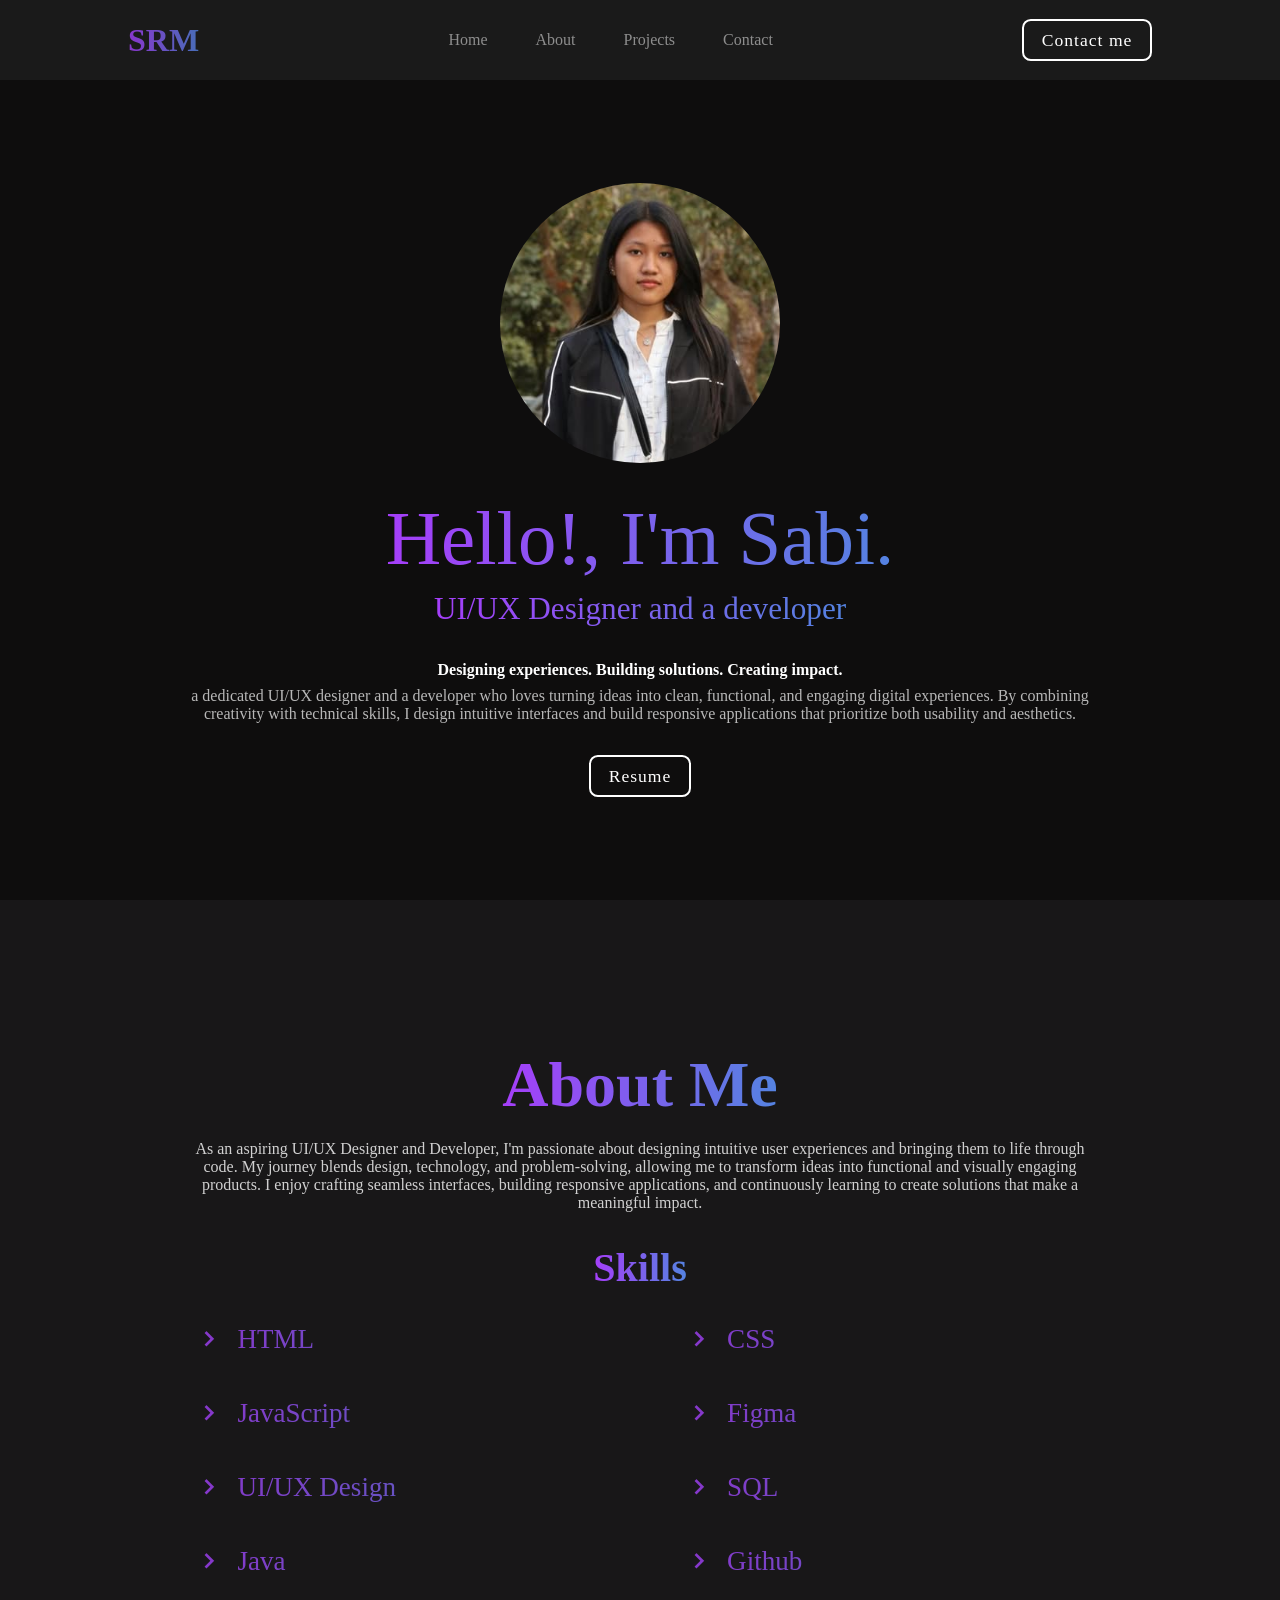
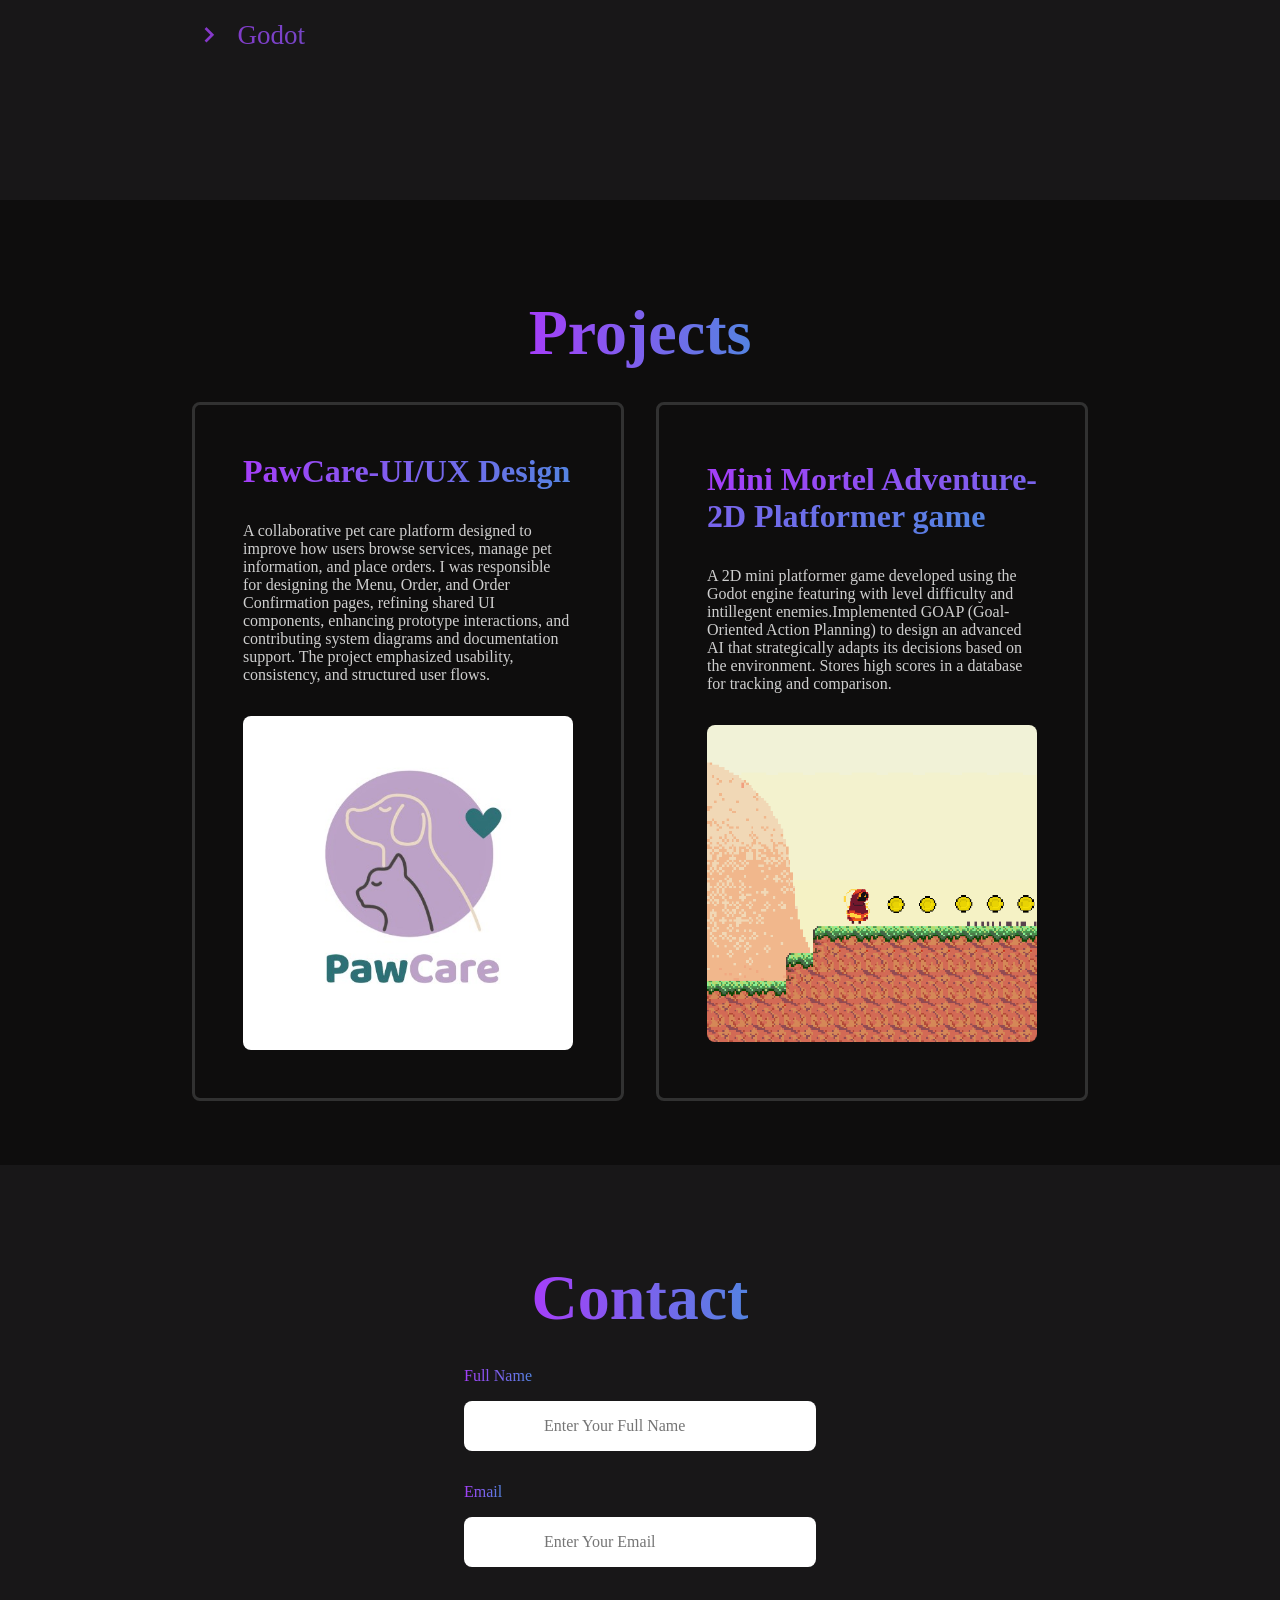
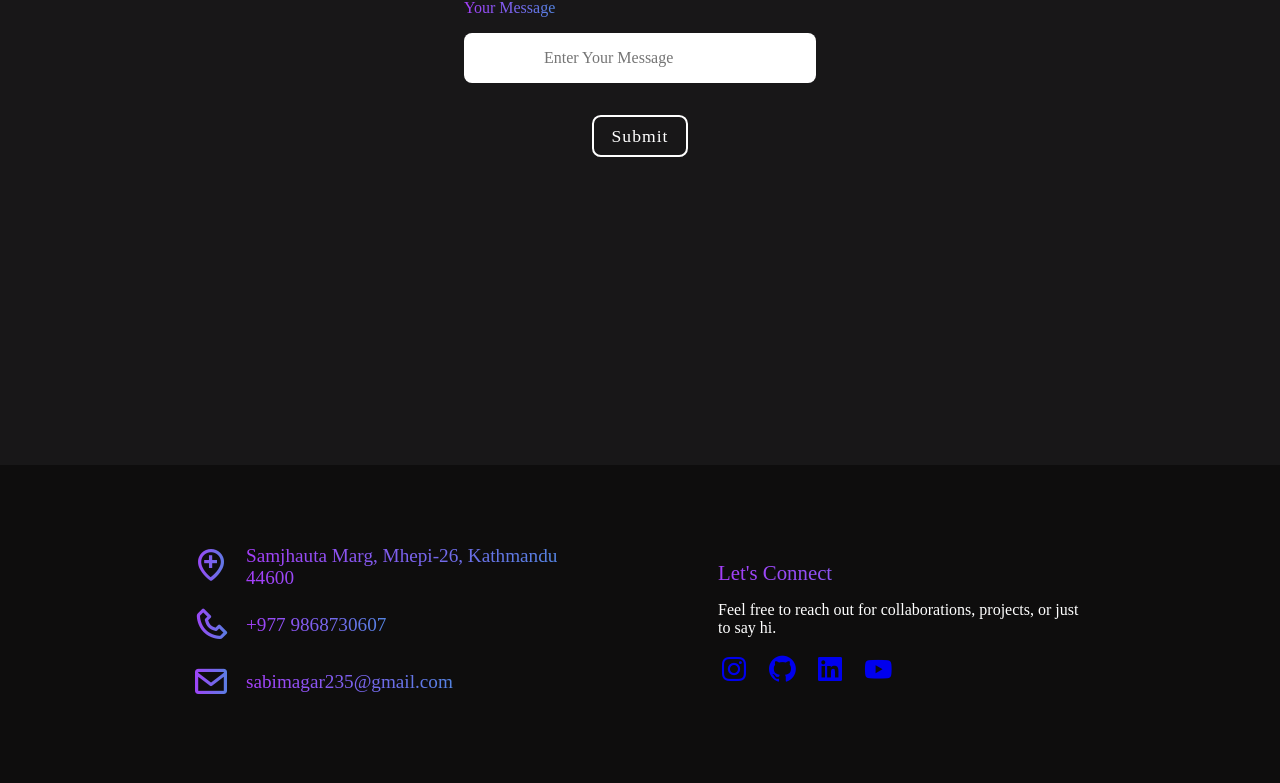
==== index.html @ a832c13d "Add files via upload" ====
<!DOCTYPE html>
<html lang="en">
<head>
    <meta charset="UTF-8">
    <meta name="viewport" content="width=device-width, initial-scale=1.0">
    <title>Sabi Rana Magar</title>
    <link rel="stylesheet" href="style.css">
    <link rel="stylesheet" href="https://unpkg.com/boxicons@2.1.4/css/boxicons.min.css">
</head>
<body>
    <nav>
        <a href="#" class="logo"><span>SRM</span></a>
        <ul class="links">
            <li><a href="#Home">Home</a></li>
            <li><a href="#About">About</a></li>
            <li><a href="#Projects">Projects</a></li>
            <li><a href="#Contact">Contact</a></li>
        </ul>
        <i class="bx bx-menu-right" id="menu"></i> 

        <a href="#Contact" class="btn">Contact me</a>
    </nav>
    <section id="Home">
        <img src="image.jpg" alt="">
        <div class="info-box">
            <h1><span>Hello!, I'm Sabi.</span></h1>
            <h3><span>UI/UX Designer and a developer </span></h3><br>
            <h4>Designing experiences. Building solutions. Creating impact.</h4>
            <p>a dedicated UI/UX designer and a developer who loves turning ideas into clean, functional, and engaging digital experiences.
                By combining creativity with technical skills, I design intuitive interfaces and build responsive applications that prioritize both usability and aesthetics.
            </p>
        </div>
        <div class="btn-box">
            <div class="btn">Resume</div>
        </div>

    </section>
    <section id="About">
        <div class="About-box">
            <div class="About-info">
                <h1><span>About Me</span></h1><br>
                <p>As an aspiring UI/UX Designer and Developer, I'm passionate about designing intuitive user experiences and bringing them to life through code.
                    My journey blends design, technology, and problem-solving, allowing me to transform ideas into functional and visually engaging products. 
                    I enjoy crafting seamless interfaces, building responsive applications, and continuously learning to create solutions that make a meaningful impact.
                </p>
            </div>

            <h2><span>Skills</span></h2>
            <div class="Skills">
                <ul>
                    <li>
                        <span><i class='bx bx-chevron-right' ></i> HTML </span>
                    </li>
                    <li>
                        <span><i class='bx bx-chevron-right' ></i> CSS </span>
                    </li>
                    <li>
                        <span><i class='bx bx-chevron-right' ></i> JavaScript </span>
                    </li>

                    <li>
                        <span><i class='bx bx-chevron-right' ></i> Figma </span>
                    </li>
                    <li>
                        <span><i class='bx bx-chevron-right' ></i> UI/UX Design </span>
                    </li>
                    <li>
                        <span><i class='bx bx-chevron-right' ></i> SQL </span>
                    </li>
                    <li>
                        <span><i class='bx bx-chevron-right' ></i> Java </span>
                    </li>
                    <li>
                        <span><i class='bx bx-chevron-right' ></i> Github </span>
                    </li>
                    <li>
                        <span><i class='bx bx-chevron-right' ></i> Godot </span>
                    </li>
                </ul>
            </div>
        </div>
    </section>
    <section id="Projects">
        <h1 class="header"><span> Projects </span></h1>
        <div class="Projects-container">
            <div class="box">
                <h1><span>PawCare-UI/UX Design</span></h1>
                <p>A collaborative pet care platform designed to improve how users browse services, manage pet information, and place orders. I was responsible for designing the Menu, Order, and Order Confirmation pages, refining shared UI components, enhancing prototype interactions, and contributing system diagrams and documentation support. The project emphasized usability, consistency, and structured user flows.
                </p>
                <img src="pawcare.jpg" alt="">
            </div>
            <div class="box">
                <h1><span>Mini Mortel Adventure- 2D Platformer game </span></h1>
                <p>A 2D mini platformer game developed using the Godot engine featuring with level difficulty and intillegent enemies.Implemented GOAP (Goal-Oriented Action Planning) to design an advanced AI that strategically 
adapts its decisions based on the environment. Stores high scores in a database for tracking and comparison. 
                </p>
                <img src="Screensho.png" alt="">
            </div>
        </div>
    </section>
    
    <section id="Contact">
        <h1 class="header"><span>Contact</span></h1>
        <form action="#">
            <div class="input-box">
                <span>Full Name</span>
                <input type="text" placeholder="Enter Your Full Name">
            </div>

             <div class="input-box">
                <span>Email</span>
                <input type="text" placeholder="Enter Your Email">
            </div>

             <div class="input-box">
                <span>Your Message</span>
                <input type="text" placeholder="Enter Your Message">
            </div>

            <div class="btn">Submit</div>
        </form>

    </section>

    <footer>
        <div class="col-left">
            <div class="col-box">
                <span><i class="bx bx-location-plus"></i></span>
                <span>Samjhauta Marg, Mhepi-26, Kathmandu 44600</span>
            </div>
            <div class="col-box">
                <span><i class="bx bx-phone"></i></span>
                <span>+977 9868730607</span>
            </div>
            <div class="col-box">
                <span><i class="bx bx-envelope"></i></span>
                <span>sabimagar235@gmail.com</span>
            </div>
        </div>
        <div class="col-right">
            <span>Let's Connect</span>
            <p>Feel free to reach out for collaborations, projects, or just to say hi.</p>
            <div class="social-icons">
                <a href="https://www.instagram.com/savvyie.rm/" target="_blank">
                    <i class='bx bxl-instagram'></i>
                </a>

                <a href="https://github.com/SabiMagar" target="_blank">
                    <i class='bx bxl-github'></i>
                </a>

                <a href="https://www.linkedin.com/in/sabi-rana-magar-51a72a227/" target="_blank">
                    <i class='bx bxl-linkedin-square'></i>
                </a>

                <a href="https://www.youtube.com/@SRM_np" target="_blank">
                    <i class='bx bxl-youtube'></i>
                </a>
            </div>
        </div>
    </footer>

    <script src="script.js"></script>
</body>
</html>
---- style.css ----
*{
    margin: 0;
    padding: 0;
    box-sizing: border-box;
    text-decoration: none;
    list-style: none;
    scroll-behavior: smooth;
    font-family:Georgia, 'Times New Roman', Times, serif;

}
:root{
    --background: #0e0d0d;
    --second-background: #181718;
    
}
html {
    scroll-behavior: smooth;
}

section {
    scroll-margin-top: 90px;
}
body{
    min-height: 100vh;
    background-color: var(--background);
}
nav{
    position: fixed;
    height: 80px;
    width: 100%;
    padding: 2em 10%;
    display: flex;
    align-items: center;
    justify-content: space-between;
    background-color: rgba(31, 30, 30, 0.8);
    backdrop-filter: blur(20px);
    z-index: 1000;

}
ul{
    display: flex;
    align-items: center;
    gap: 3em;

}
nav ul a{
    color: rgb(255, 255, 255);
    opacity: 0.5;
    transition: 0.2s ease-in-out;
}
nav ul a:hover{
opacity: 1; 
color: rgb(133, 49, 178);
}
.logo{
    font-size: 2em;
    color: white;
    font-weight: 800;
    opacity: 0.8;
    transition: 0.2s ease-in-out;
}
.logo:hover{
    opacity: 1;
    color:rgba(155, 45, 250, 0.8) ;
}
.btn{
    padding: 0.5em 1em;
    color: white;
    font-weight: 500;
    letter-spacing: 1px;
    border-radius: 0.5em;
    font-size: 1.1em;
    border: 2px solid white;
    cursor: pointer;  
    transition: 0.3s ease-in-out;
}
.btn:hover {
    background-color: white;
    color: var(--background);
}
span{
    background: linear-gradient(to right, rgb(165, 62, 249), rgb(84, 131, 225));
    background-clip: text;
    color: transparent;
}
#menu{
    color: white;
    font-size: 3em;
    display: none;
}
section {
    min-height: 100vh;
    padding: 5% 15%;
}
#Home{
    min-height: 100vh;
    display: flex;
    flex-direction: column;
    align-items: center;
    justify-content: center;
    padding: 50px;
    gap: 2em;
    color: white;
}
#Home img{
    max-width: 80vw;
    border-radius: 80%;
    margin-top: 80px;
    object-fit: cover;
    width: 280px;
    height: 280px;
}
.info-box{
    display: flex;
    flex-direction: column;
    text-align: center;
    gap: 0.5em;
    max-width: 1200px;
    width: 80%;
}
.info-box h1{
    font-size: clamp(2.5rem, 4vw, 5rem);
    font-weight: 500;
    max-width: 1200px;
}
.info-box h3{
    font-size: 1.3em;
    font-weight: 400;
    color: white;
}
.info-box p{
    opacity: 0.7;
    color: white;
}
.btn-box{
    display: flex;
    gap: 1em;
    
}
.btn-box .btn:nth-of-type(2){
    background-color: white;
    color: var(--background);
}
.btn-box .btn:nth-of-type(2):hover{
    background-color: var(--background);
    color: white;
}

::-webkit-scrollbar{
    width: 20px;
    background-color: var(--background);
}
::-webkit-scrollbar{
    background: linear-gradient(to bottom, #953784, #4699bf);
}
#About{
    background-color: var(--second-background);
    display: flex;
    align-items: center;
    justify-content: center;
    gap: 5em;
}
.About-box{
    display: flex;
    flex-direction: column;
    text-align: center;
    gap: 2em;
}
.About-box h1{
    font-size: 4em;
}
.About-box p{
    color: white;
    opacity: 0.8;
}
.Skills{
    display: grid;
    text-align: center;
    gap: 10em;
}
.Skills ul{
    font-size: 1.3em;
    font-weight: 500;
    display: grid;
    grid-template-columns: repeat(2, 1fr);
    gap: 2em 4em;
    flex-direction: column;
    color: white;
    opacity: 0.8;
    align-items: baseline;
}
.Skills ul li span{
    display: flex;
    align-items: center;
    gap: 0.5em;
    font-size: 1.3em;
    transition: 0.3s ease-in-out;
}
.Skills ul li span:hover{
    transform:translateX(10px);
}
.Skills ul li i{
    font-size: 1.2em;
}
.About-box h2{
    font-size: 2.5em;
}
#Projects{
    background-color: var(--background);
}
.header{
    text-align: center;
    font-size: 4em;
    margin: 0.5em 0;
}
.Projects-container{
    display: grid;
    grid-template-columns: repeat(auto-fit, minmax(250px, 1fr));
    gap: 2em;
}
.box{
    border: 3px solid rgb(49, 49, 49);
    border-radius: 0.5em;
    display: flex;
    flex-direction: column;
    justify-content: center;
    overflow: hidden;
    object-fit: cover;
    padding: 3em;
    gap: 2em;
    color: white;
    cursor: pointer;
    transition: 0.3s ease-in-out;
}
.box:hover{
    border: 3px solid rgb(100, 100, 100);
}
.box p{
    opacity: 0.8;
}
.box h1{
    font-size: 2em;
}
.box img{
    min-width: 25px;
    border-radius: 0.5em;
}

#Contact{
    background-color: var(--second-background);
}
form{
    display: flex;
    flex-direction: column;
    align-items: center;
    justify-content: center;
    gap: 2em;
}
form .input-box{
    display: flex;
    flex-direction: column;
    align-items: baseline;
    gap: 1em;
}
.info-box span{
    font-size: 1.5em;
}
form input{
    width: 100%;
    max-width: 400px;
    font-size: 1em;
    padding: 1em 5em;
    border-radius: 0.5em;
    border: none;
    outline: none;
}
form input:focus{
    background: rgb(229,229,229);
}
footer{
    display: flex;
    align-items: center;
    justify-content: center;
    gap: 10em;
    bottom: 0;
    background-color: var(--background);
    width: 100%;
    padding: 5em 15%;
}
.col-left{
    display: flex;
    flex-direction: column;
    gap: 1em;
}
.col-box{
    display: flex;
    align-items: center;
    gap: 1em;
}
.col-box i{
    font-size: 2em;
}
.col-box span{
    font-size: 1.2em;
}

.col-right{
    display: flex;
    flex-direction: column;
    gap: 1em;
    color: white;
    max-width: 500px;
}
.col-right span{
    font-size: 1.3em;
}
.col-right .social-icons{
    display: flex;
    align-items: baseline;
    justify-content: left;
    gap: 1em;
}
.col-right .social-icons i{
    font-size: 2em;
    transition: 0.2s ease-in-out;
    cursor: pointer;
}
.social-icons i:hover{
    color: white;
}

@media(max-width:968px){
    section{
        padding: 8em 15%;
    }
    nav .btn{
        display: none;
    }
    #menu{
        display: block;
    }
    .links{
    display: none;
    }
    .links.active{
    display: flex;
    }
    #Home h1{
        font-size: 4em;
    }
    #Home h3{
        font-size: 2em;
    }
    #Home img{
        width: 24vw;
    }
    #About .Skills{
        gap: 3em;
    }
    #Projects .header{
        font-size: 3em;
    }
    #Contact .header{
        font-size: 3em;
    }
    #Contact .input-box span{
        font-size: 1.2em;
    }
    .input-box input{
        padding: 0.5em 1em;
    }
    footer{
        flex-direction: column;
        gap: 5em;
        align-items: baseline;
    }
}
@media(max-width:768px){

}
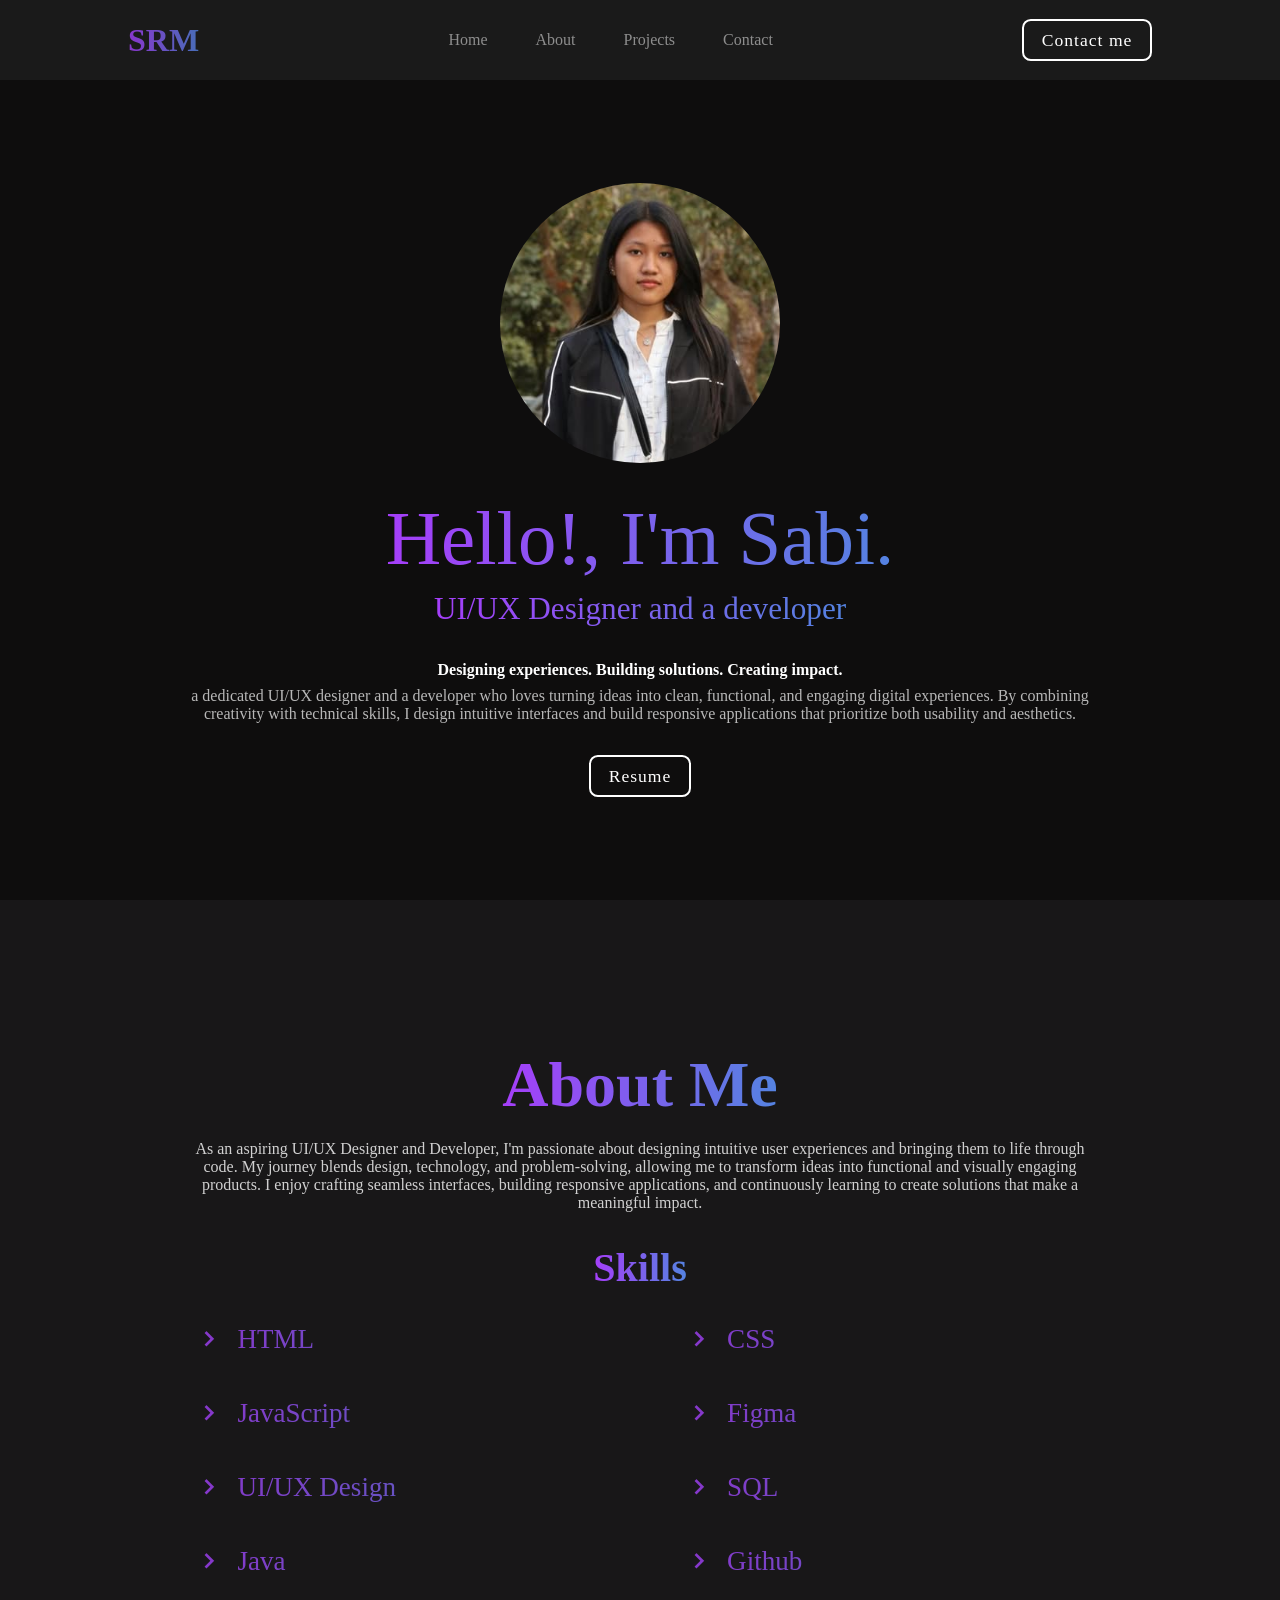
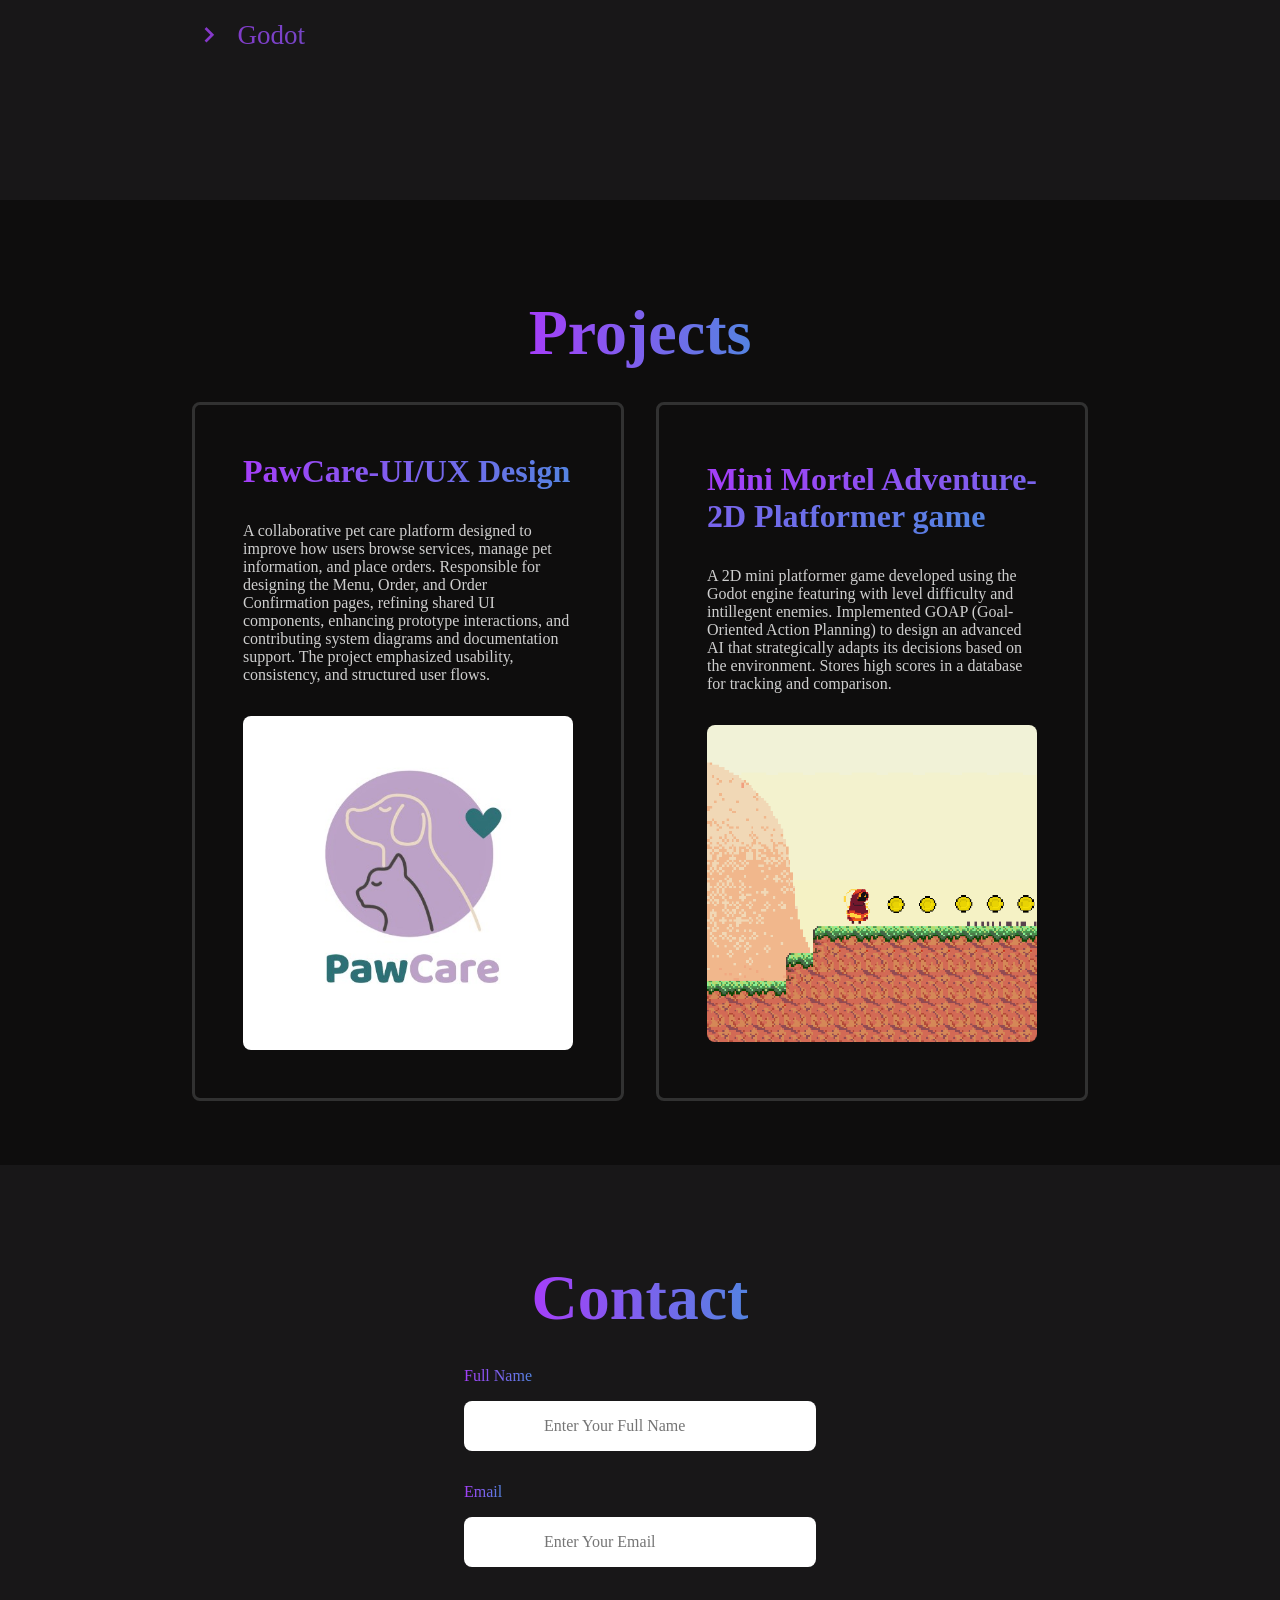
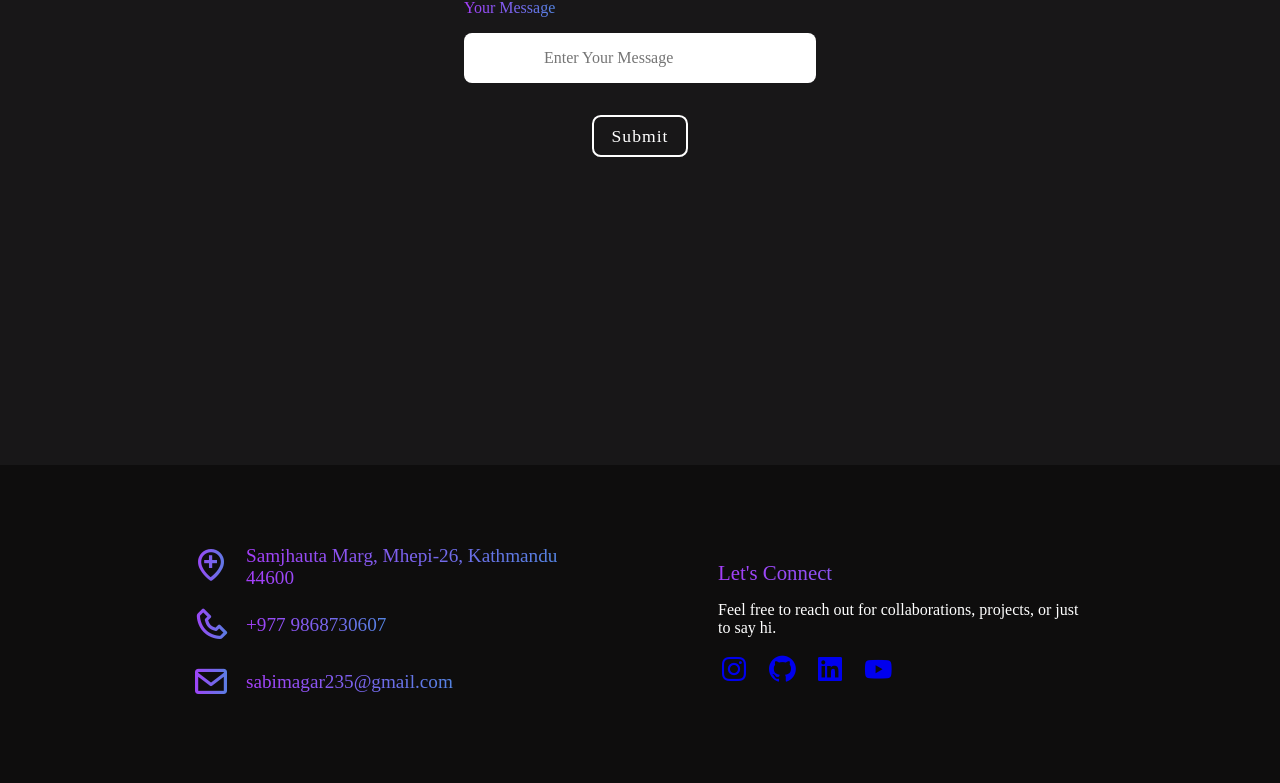
==== commit cc4a097c: "Add files via upload" ====
--- a/index.html
+++ b/index.html
@@ -16,8 +16,7 @@
             <li><a href="#Projects">Projects</a></li>
             <li><a href="#Contact">Contact</a></li>
         </ul>
-        <i class="bx bx-menu-right" id="menu"></i> 
-
+        <i class="bx bx-menu" id="menu"></i>
         <a href="#Contact" class="btn">Contact me</a>
     </nav>
     <section id="Home">
@@ -85,14 +84,14 @@
         <div class="Projects-container">
             <div class="box">
                 <h1><span>PawCare-UI/UX Design</span></h1>
-                <p>A collaborative pet care platform designed to improve how users browse services, manage pet information, and place orders. I was responsible for designing the Menu, Order, and Order Confirmation pages, refining shared UI components, enhancing prototype interactions, and contributing system diagrams and documentation support. The project emphasized usability, consistency, and structured user flows.
+                <p>A collaborative pet care platform designed to improve how users browse services, manage pet information, and place orders. Responsible for designing the Menu, Order, and Order Confirmation pages, refining shared UI components, enhancing prototype interactions, and contributing system diagrams and documentation support. The project emphasized usability, consistency, and structured user flows.
                 </p>
                 <img src="pawcare.jpg" alt="">
             </div>
             <div class="box">
                 <h1><span>Mini Mortel Adventure- 2D Platformer game </span></h1>
-                <p>A 2D mini platformer game developed using the Godot engine featuring with level difficulty and intillegent enemies.Implemented GOAP (Goal-Oriented Action Planning) to design an advanced AI that strategically 
-adapts its decisions based on the environment. Stores high scores in a database for tracking and comparison. 
+                <p>A 2D mini platformer game developed using the Godot engine featuring with level difficulty and intillegent enemies. Implemented GOAP (Goal-Oriented Action Planning) to design an advanced AI that strategically 
+                adapts its decisions based on the environment. Stores high scores in a database for tracking and comparison. 
                 </p>
                 <img src="Screensho.png" alt="">
             </div>
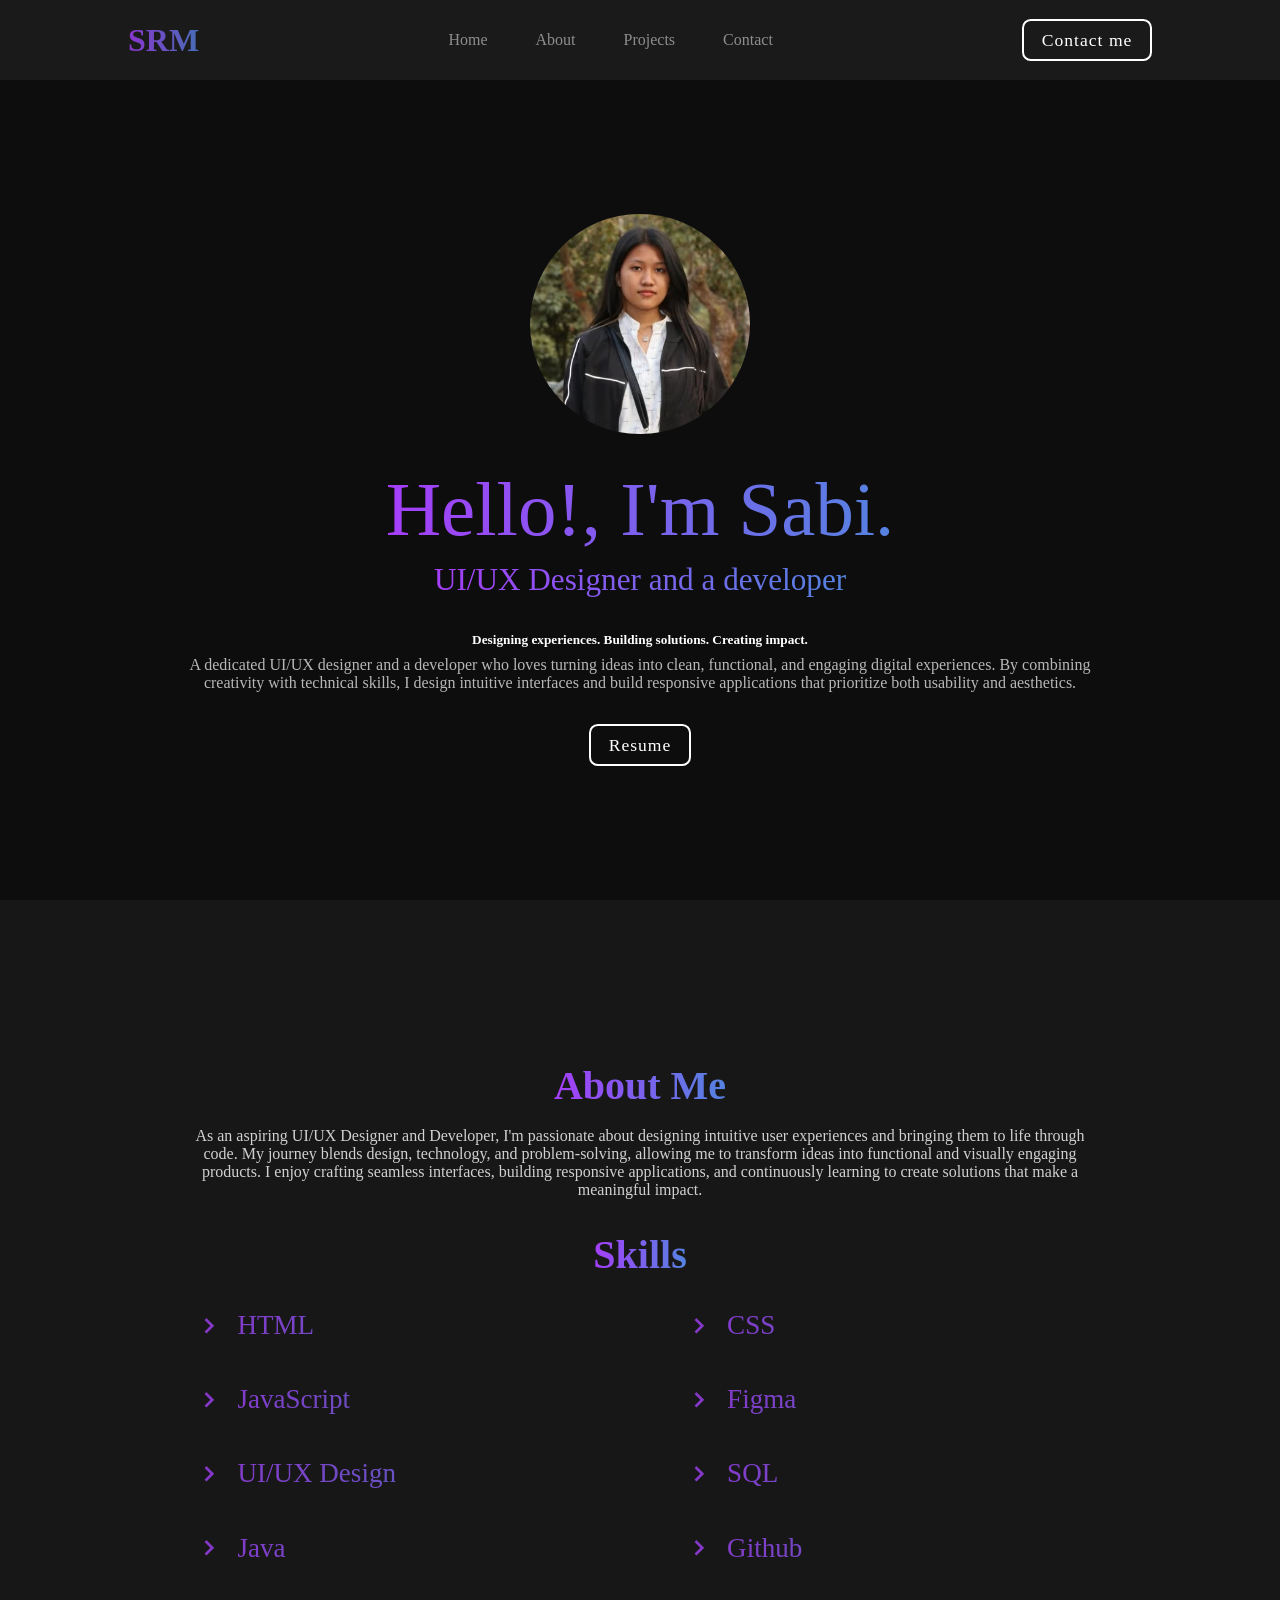
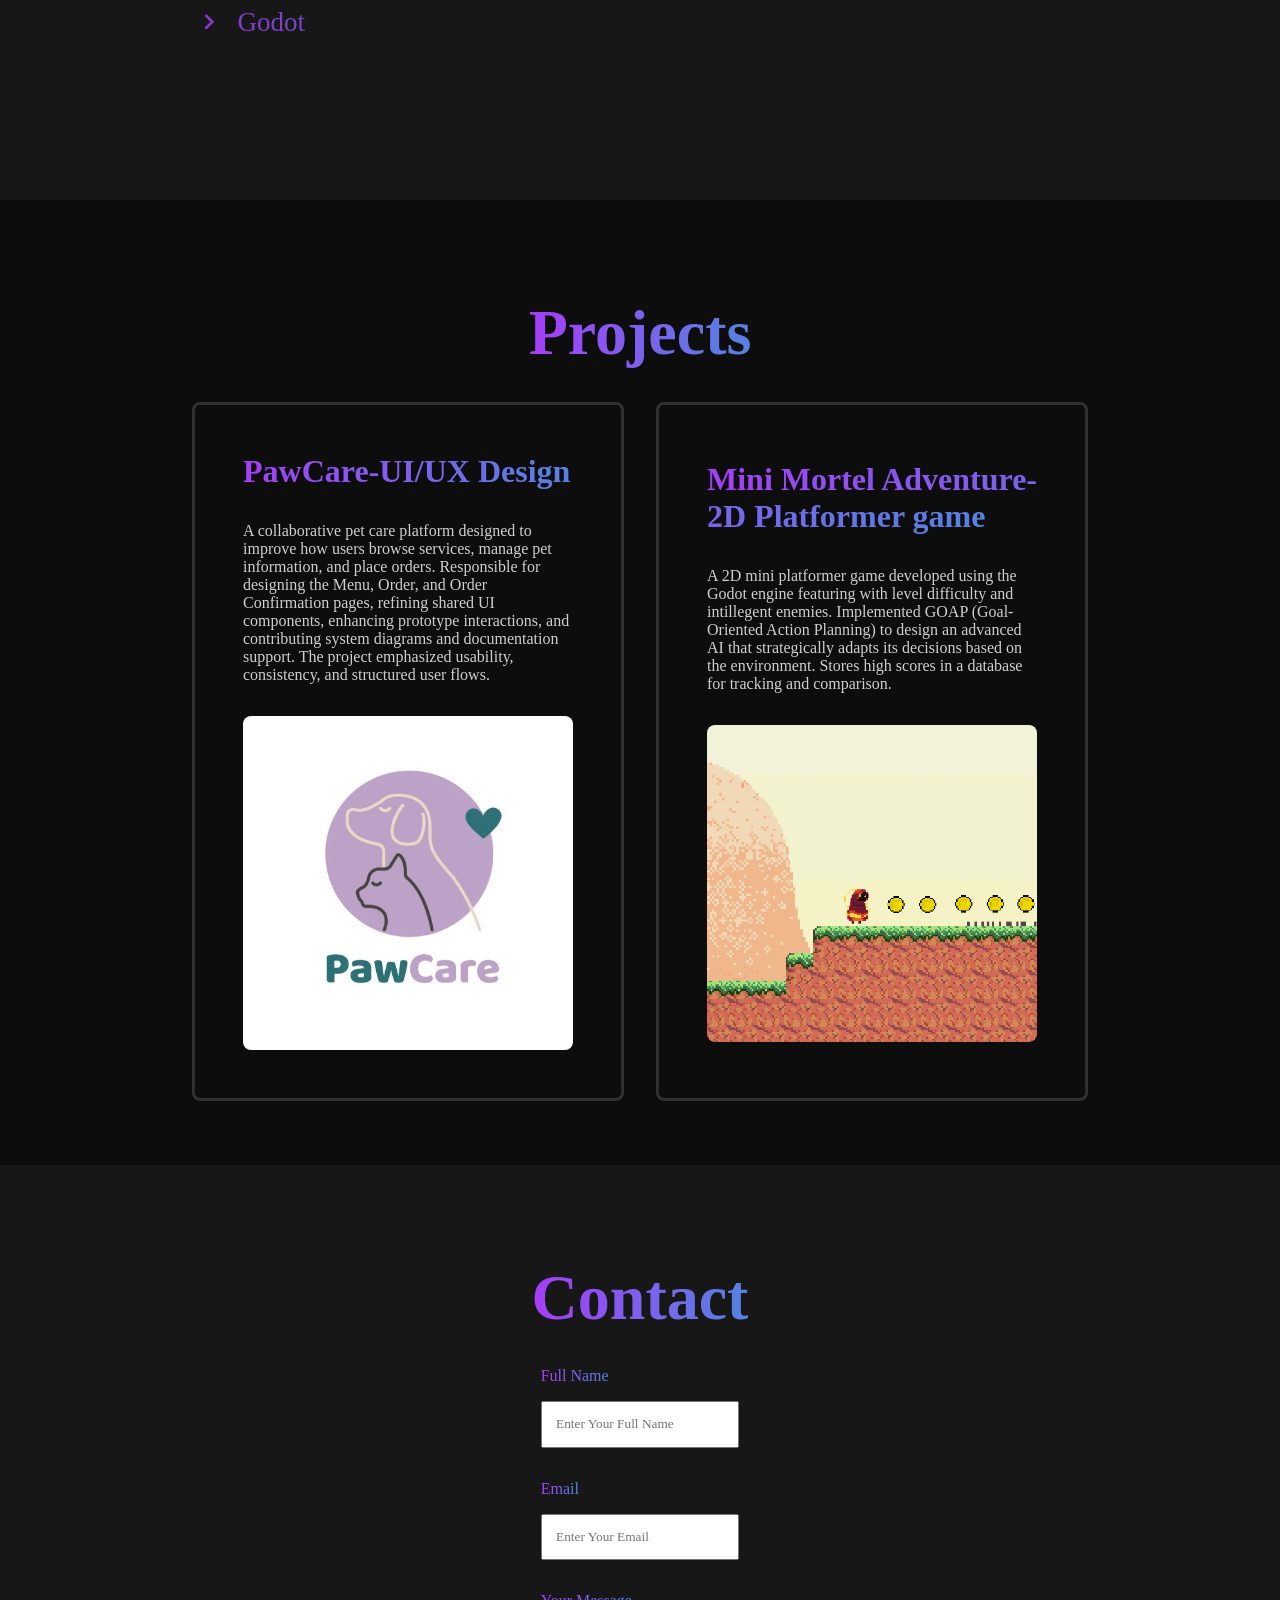
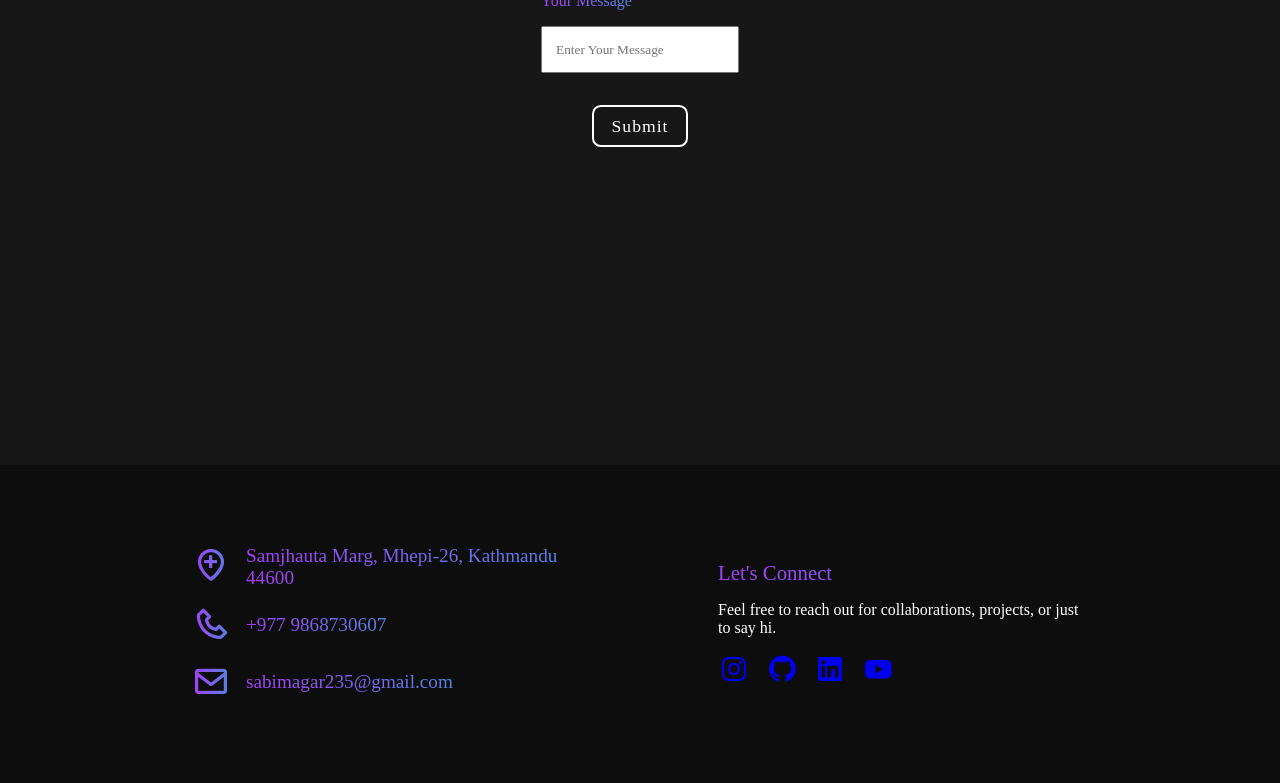
==== commit 2962ab51: "Add files via upload" ====
--- a/index.html
+++ b/index.html
@@ -24,8 +24,8 @@
         <div class="info-box">
             <h1><span>Hello!, I'm Sabi.</span></h1>
             <h3><span>UI/UX Designer and a developer </span></h3><br>
-            <h4>Designing experiences. Building solutions. Creating impact.</h4>
-            <p>a dedicated UI/UX designer and a developer who loves turning ideas into clean, functional, and engaging digital experiences.
+            <h5>Designing experiences. Building solutions. Creating impact.</h5>
+            <p>A dedicated UI/UX designer and a developer who loves turning ideas into clean, functional, and engaging digital experiences.
                 By combining creativity with technical skills, I design intuitive interfaces and build responsive applications that prioritize both usability and aesthetics.
             </p>
         </div>
@@ -37,7 +37,7 @@
     <section id="About">
         <div class="About-box">
             <div class="About-info">
-                <h1><span>About Me</span></h1><br>
+                <h2><span>About Me</span></h2><br>
                 <p>As an aspiring UI/UX Designer and Developer, I'm passionate about designing intuitive user experiences and bringing them to life through code.
                     My journey blends design, technology, and problem-solving, allowing me to transform ideas into functional and visually engaging products. 
                     I enjoy crafting seamless interfaces, building responsive applications, and continuously learning to create solutions that make a meaningful impact.
@@ -99,7 +99,7 @@
     </section>
     
     <section id="Contact">
-        <h1 class="header"><span>Contact</span></h1>
+        <h2 class="header"><span>Contact</span></h2>
         <form action="#">
             <div class="input-box">
                 <span>Full Name</span>
--- a/style.css
+++ b/style.css
@@ -28,14 +28,13 @@
     position: fixed;
     height: 80px;
     width: 100%;
-    padding: 2em 10%;
+    padding: 0 10%;
     display: flex;
     align-items: center;
     justify-content: space-between;
     background-color: rgba(31, 30, 30, 0.8);
     backdrop-filter: blur(20px);
     z-index: 1000;
-
 }
 ul{
     display: flex;
@@ -103,12 +102,12 @@
     color: white;
 }
 #Home img{
-    max-width: 80vw;
+    max-width: 70vw;
     border-radius: 80%;
     margin-top: 80px;
     object-fit: cover;
-    width: 280px;
-    height: 280px;
+    width: 220px;
+    height: 220px;
 }
 .info-box{
     display: flex;
@@ -268,11 +267,7 @@
 form input{
     width: 100%;
     max-width: 400px;
-    font-size: 1em;
-    padding: 1em 5em;
-    border-radius: 0.5em;
-    border: none;
-    outline: none;
+    padding: 1em;
 }
 form input:focus{
     background: rgb(229,229,229);
@@ -330,6 +325,12 @@
 }
 
 @media(max-width:968px){
+    nav {
+    gap: 1rem;
+    }
+    .logo{
+    z-index: 1100;
+    }
     section{
         padding: 8em 15%;
     }
@@ -338,30 +339,47 @@
     }
     #menu{
         display: block;
+        font-size: 2.5rem;
+        cursor: pointer;
+        z-index: 1100;
     }
     .links{
     display: none;
+    position: absolute;
+    top: 80px;
+    left: 0;
+    width: 100%;
+    background: rgba(0,0,0,0.95);
+    flex-direction: column;
+    padding: 1rem 0;
+    gap: 1rem;
     }
     .links.active{
     display: flex;
     }
+    .links.active{
+    display: flex;
+    }
     #Home h1{
-        font-size: 4em;
+    font-size: 1.5rem;
     }
     #Home h3{
+    font-size: 0.9rem;
+    }
+    #Home img{
+    width: 220px;
+    height: 220px;
+    max-width: 70vw;
+    object-fit: cover;
+    }
+    #About .Skills{
+        gap: 2em;
+    }
+    #Projects .header{
         font-size: 2em;
     }
-    #Home img{
-        width: 24vw;
-    }
-    #About .Skills{
-        gap: 3em;
-    }
-    #Projects .header{
-        font-size: 3em;
-    }
     #Contact .header{
-        font-size: 3em;
+        font-size: 2em;
     }
     #Contact .input-box span{
         font-size: 1.2em;
@@ -376,5 +394,25 @@
     }
 }
 @media(max-width:768px){
-
+    .Skills ul{
+    grid-template-columns: 1fr;
+    gap: 1rem;
+    }
+    .box{
+        padding: 1.5em;
+    }
+     section{
+        padding: 6em 8%;
+    }
+    footer{
+        padding: 3em 8%;
+    }
+
+    .col-box{
+        flex-wrap: wrap;
+    }
+
+    .col-box span{
+        font-size: 1rem;
+    }
 }
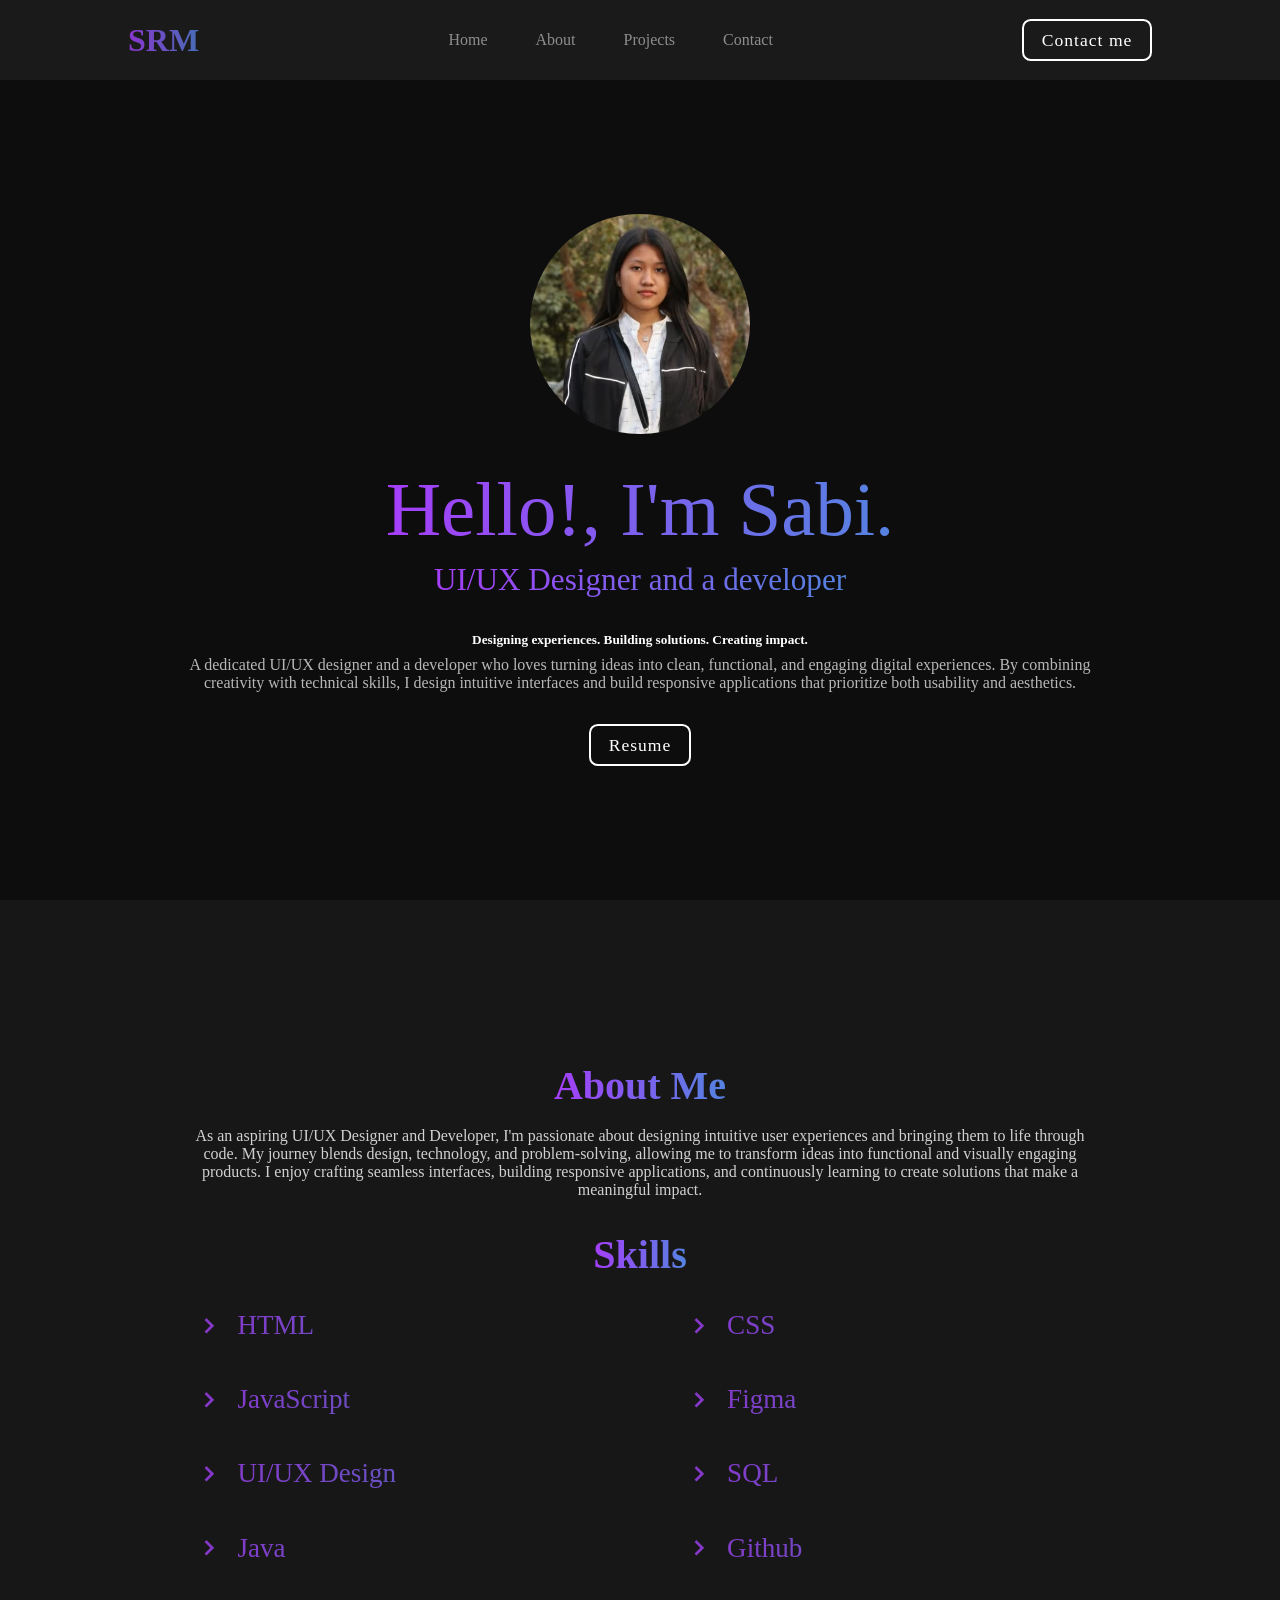
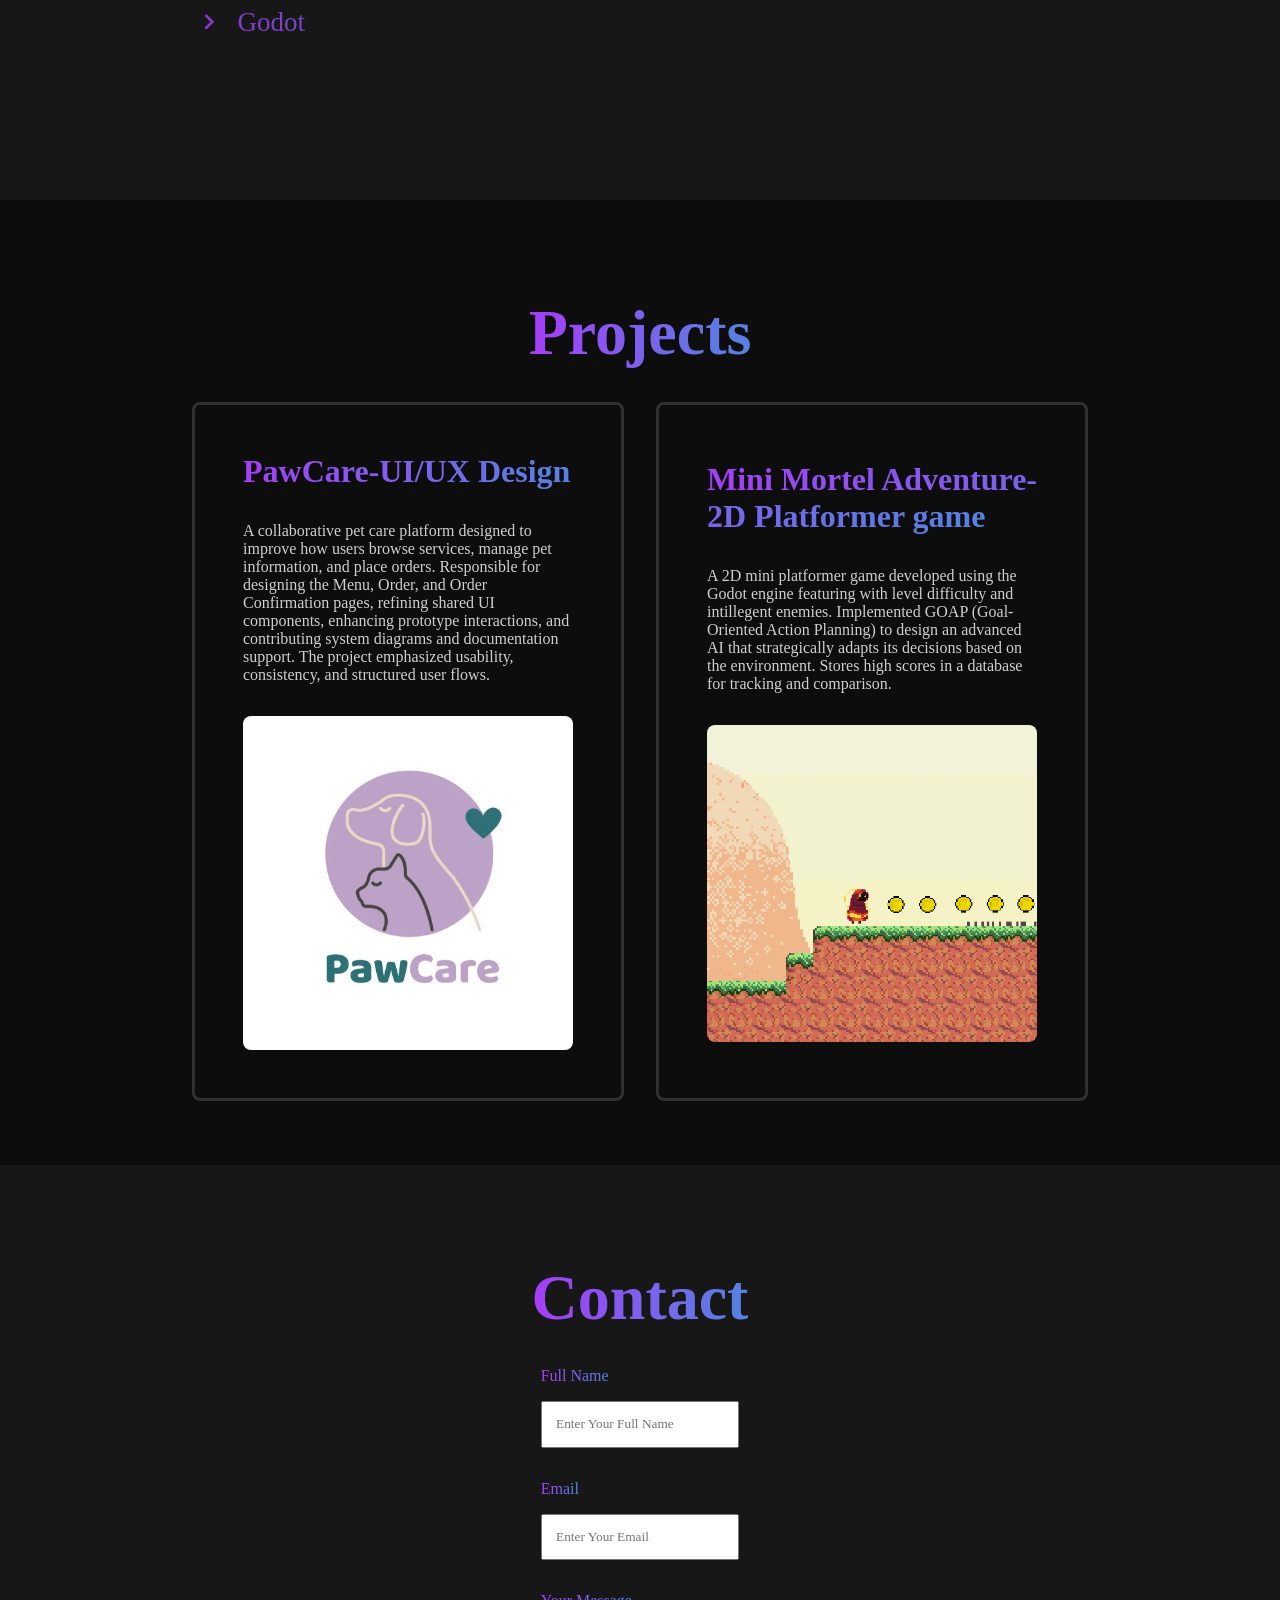
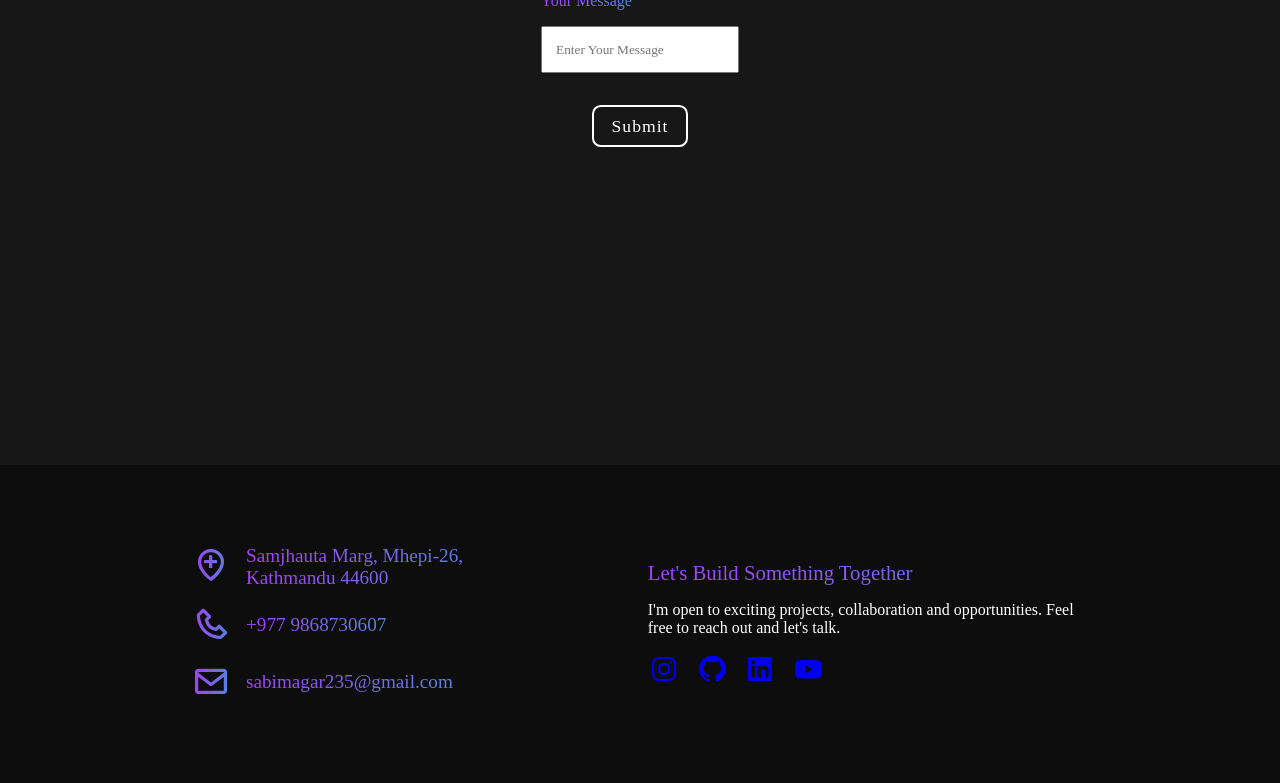
==== commit f2999645: "Add files via upload" ====
--- a/index.html
+++ b/index.html
@@ -137,8 +137,8 @@
             </div>
         </div>
         <div class="col-right">
-            <span>Let's Connect</span>
-            <p>Feel free to reach out for collaborations, projects, or just to say hi.</p>
+            <span>Let's Build Something Together</span>
+            <p>I'm open to exciting projects, collaboration and opportunities. Feel free to reach out and let's talk.</p>
             <div class="social-icons">
                 <a href="https://www.instagram.com/savvyie.rm/" target="_blank">
                     <i class='bx bxl-instagram'></i>
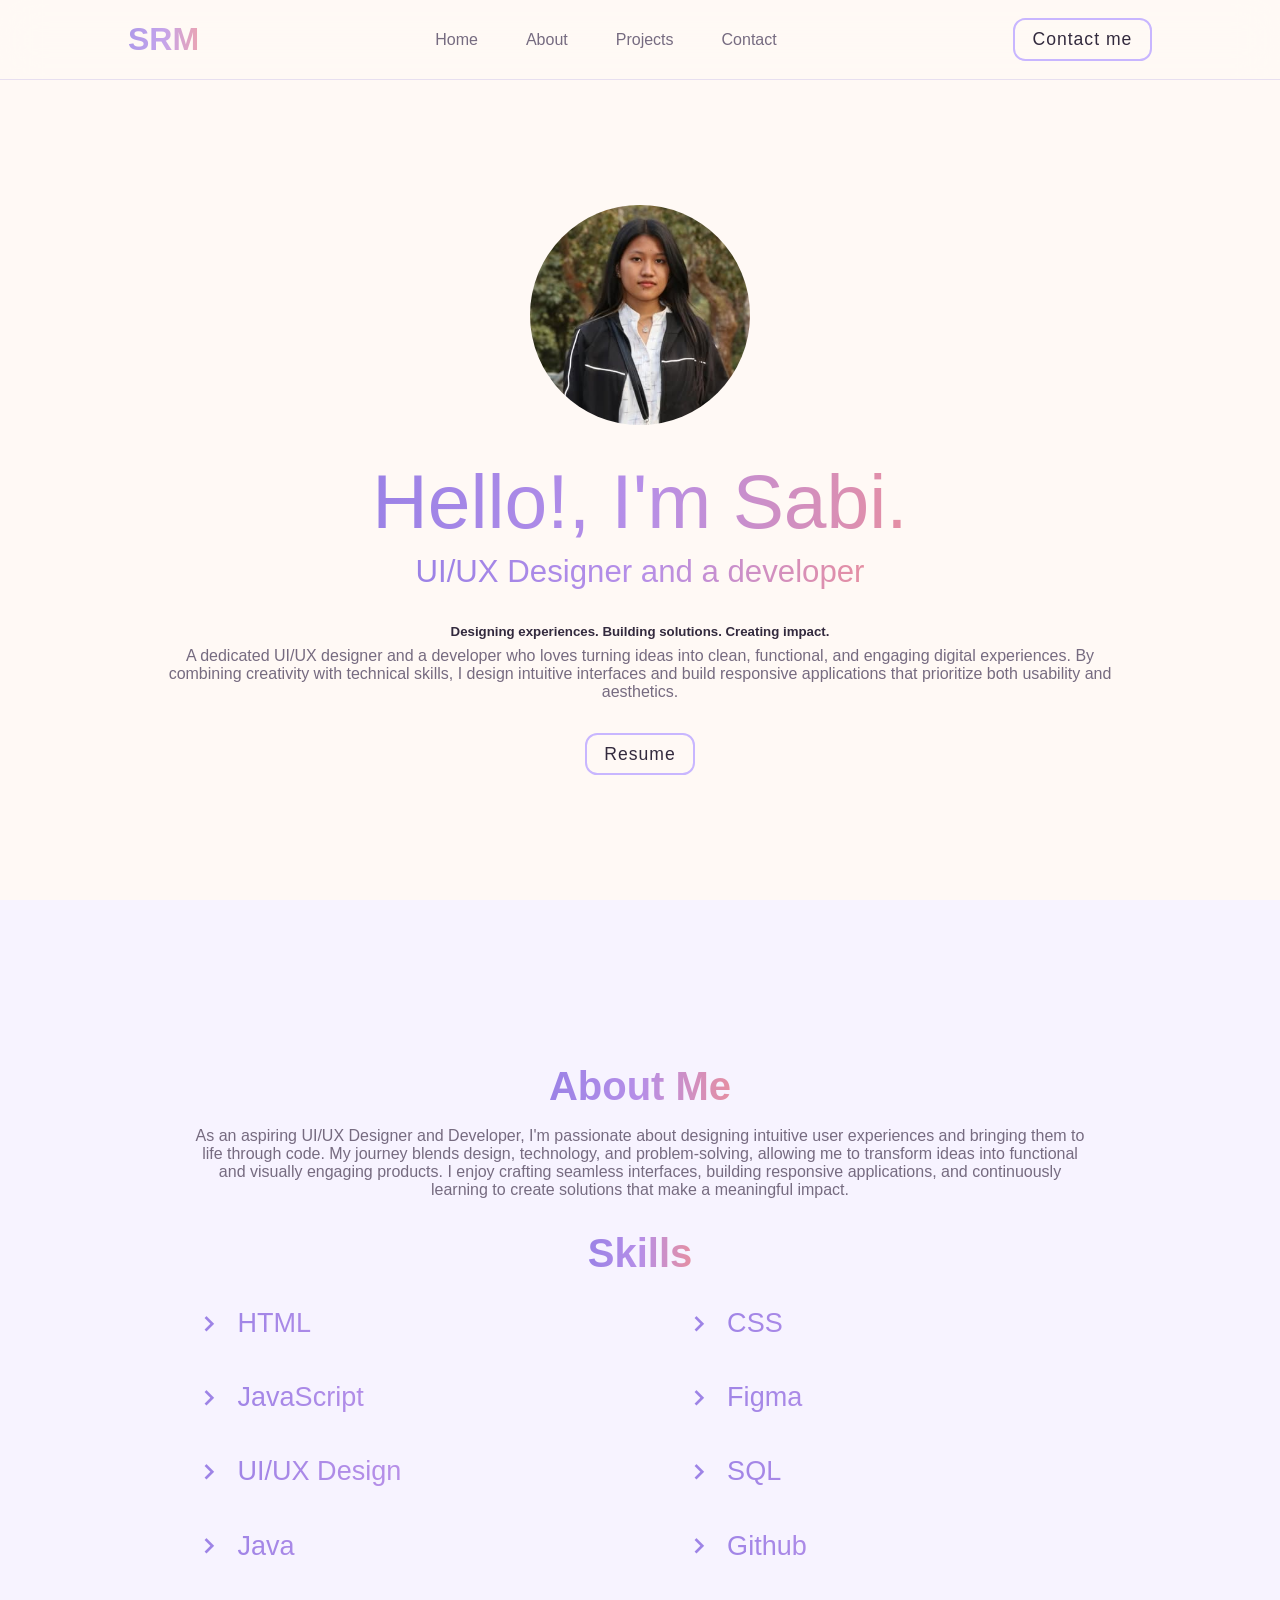
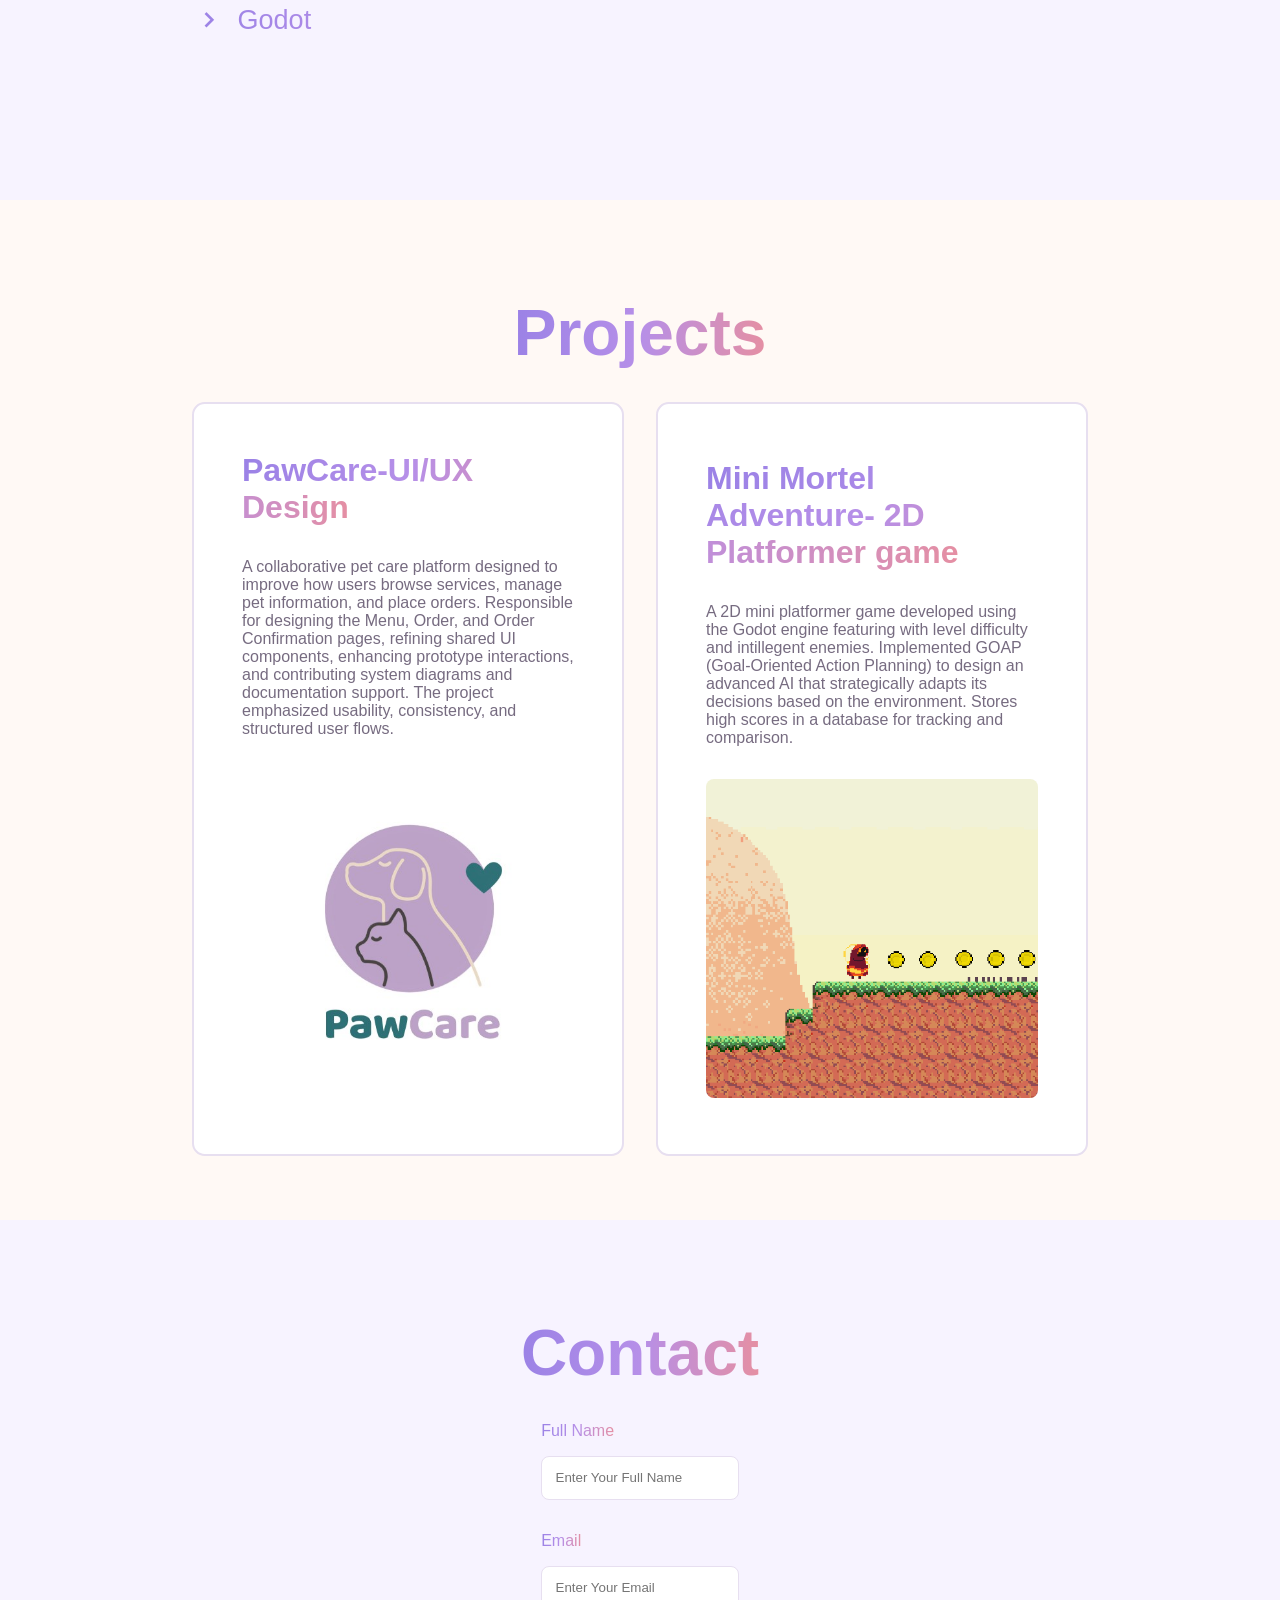
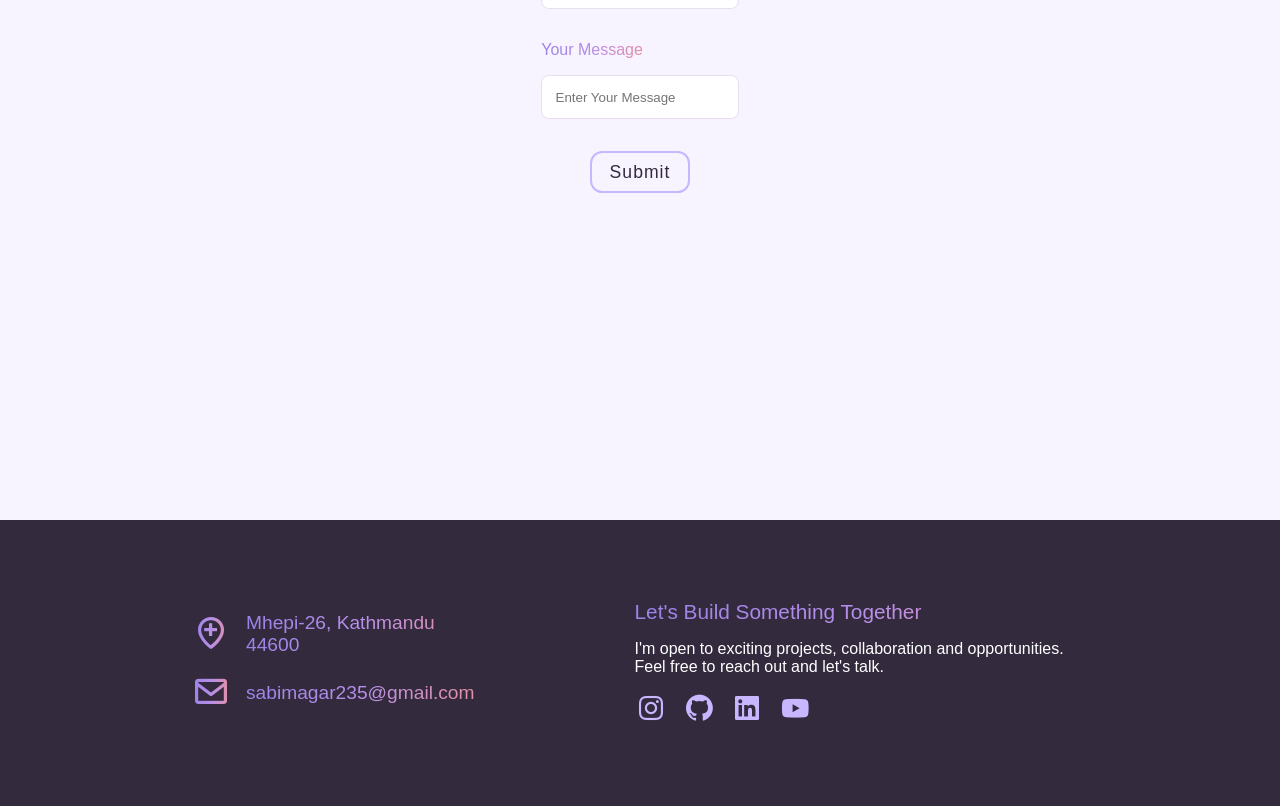
==== commit 62eab40b: "Add files via upload" ====
--- a/index.html
+++ b/index.html
@@ -125,11 +125,7 @@
         <div class="col-left">
             <div class="col-box">
                 <span><i class="bx bx-location-plus"></i></span>
-                <span>Samjhauta Marg, Mhepi-26, Kathmandu 44600</span>
-            </div>
-            <div class="col-box">
-                <span><i class="bx bx-phone"></i></span>
-                <span>+977 9868730607</span>
+                <span>Mhepi-26, Kathmandu 44600</span>
             </div>
             <div class="col-box">
                 <span><i class="bx bx-envelope"></i></span>
--- a/style.css
+++ b/style.css
@@ -5,13 +5,27 @@
     text-decoration: none;
     list-style: none;
     scroll-behavior: smooth;
-    font-family:Georgia, 'Times New Roman', Times, serif;
-
-}
-:root{
-    --background: #0e0d0d;
-    --second-background: #181718;
-    
+    font-family: 'Poppins', sans-serif;
+}
+:root {
+    /* Main colors */
+    --background: #FFF9F5;
+    --second-background: #F7F3FF;
+
+    /* Brand colors */
+    --primary: #C8B6FF;
+    --primary-dark: #9B82E6;
+    --pink: #FFB7C5;
+    --blue: #BDE0FE;
+    --mint: #CDE8D2;
+
+    /* Text */
+    --text: #332A3E;
+    --muted-text: #766B80;
+
+    /* Surfaces */
+    --white: #FFFFFF;
+    --border: #E7DFF0;
 }
 html {
     scroll-behavior: smooth;
@@ -20,11 +34,12 @@
 section {
     scroll-margin-top: 90px;
 }
-body{
+body {
     min-height: 100vh;
     background-color: var(--background);
-}
-nav{
+    color: var(--text);
+}
+nav {
     position: fixed;
     height: 80px;
     width: 100%;
@@ -32,8 +47,9 @@
     display: flex;
     align-items: center;
     justify-content: space-between;
-    background-color: rgba(31, 30, 30, 0.8);
+    background-color: rgba(255, 249, 245, 0.85);
     backdrop-filter: blur(20px);
+    border-bottom: 1px solid var(--border);
     z-index: 1000;
 }
 ul{
@@ -42,44 +58,50 @@
     gap: 3em;
 
 }
-nav ul a{
-    color: rgb(255, 255, 255);
-    opacity: 0.5;
+nav ul a {
+    color: var(--muted-text);
+    opacity: 1;
     transition: 0.2s ease-in-out;
 }
-nav ul a:hover{
-opacity: 1; 
-color: rgb(133, 49, 178);
-}
-.logo{
+nav ul a:hover {
+    opacity: 1;
+    color: var(--primary-dark);
+}
+.logo {
     font-size: 2em;
-    color: white;
+    color: var(--text);
     font-weight: 800;
     opacity: 0.8;
     transition: 0.2s ease-in-out;
 }
-.logo:hover{
-    opacity: 1;
-    color:rgba(155, 45, 250, 0.8) ;
-}
-.btn{
+.logo:hover {
+    opacity: 1;
+    color: var(--primary-dark);
+}
+.btn {
     padding: 0.5em 1em;
-    color: white;
+    color: var(--text);
     font-weight: 500;
     letter-spacing: 1px;
-    border-radius: 0.5em;
+    border-radius: 0.7em;
     font-size: 1.1em;
-    border: 2px solid white;
-    cursor: pointer;  
+    border: 2px solid var(--primary);
+    cursor: pointer;
     transition: 0.3s ease-in-out;
 }
 .btn:hover {
-    background-color: white;
-    color: var(--background);
-}
-span{
-    background: linear-gradient(to right, rgb(165, 62, 249), rgb(84, 131, 225));
+    background-color: var(--primary);
+    color: var(--text);
+}
+span {
+    background: linear-gradient(
+        to right,
+        var(--primary-dark),
+        #B68FE8,
+        #E58FA3
+    );
     background-clip: text;
+    -webkit-background-clip: text;
     color: transparent;
 }
 #menu{
@@ -91,7 +113,7 @@
     min-height: 100vh;
     padding: 5% 15%;
 }
-#Home{
+#Home {
     min-height: 100vh;
     display: flex;
     flex-direction: column;
@@ -99,7 +121,7 @@
     justify-content: center;
     padding: 50px;
     gap: 2em;
-    color: white;
+    color: var(--text);
 }
 #Home img{
     max-width: 70vw;
@@ -122,36 +144,42 @@
     font-weight: 500;
     max-width: 1200px;
 }
-.info-box h3{
+.info-box h3 {
     font-size: 1.3em;
     font-weight: 400;
-    color: white;
-}
-.info-box p{
-    opacity: 0.7;
-    color: white;
+    color: var(--muted-text);
+}
+.info-box p {
+    color: var(--muted-text);
+    opacity: 1;
 }
 .btn-box{
     display: flex;
     gap: 1em;
     
 }
-.btn-box .btn:nth-of-type(2){
-    background-color: white;
-    color: var(--background);
-}
-.btn-box .btn:nth-of-type(2):hover{
+.btn-box .btn:nth-of-type(2) {
+    background-color: var(--primary);
+    color: var(--text);
+}
+.btn-box .btn:nth-of-type(2):hover {
+    background-color: var(--primary-dark);
+    color: var(--white);
+}
+::-webkit-scrollbar {
+    width: 10px;
     background-color: var(--background);
-    color: white;
-}
-
-::-webkit-scrollbar{
-    width: 20px;
-    background-color: var(--background);
-}
-::-webkit-scrollbar{
-    background: linear-gradient(to bottom, #953784, #4699bf);
-}
+}
+
+::-webkit-scrollbar-thumb {
+    background: linear-gradient(
+        to bottom,
+        var(--primary),
+        var(--pink)
+    );
+    border-radius: 10px;
+}
+
 #About{
     background-color: var(--second-background);
     display: flex;
@@ -168,24 +196,23 @@
 .About-box h1{
     font-size: 4em;
 }
-.About-box p{
-    color: white;
-    opacity: 0.8;
+.About-box p {
+    color: var(--muted-text);
+    opacity: 1;
 }
 .Skills{
     display: grid;
     text-align: center;
     gap: 10em;
 }
-.Skills ul{
+.Skills ul {
     font-size: 1.3em;
     font-weight: 500;
     display: grid;
     grid-template-columns: repeat(2, 1fr);
     gap: 2em 4em;
-    flex-direction: column;
-    color: white;
-    opacity: 0.8;
+    color: var(--text);
+    opacity: 1;
     align-items: baseline;
 }
 .Skills ul li span{
@@ -217,9 +244,9 @@
     grid-template-columns: repeat(auto-fit, minmax(250px, 1fr));
     gap: 2em;
 }
-.box{
-    border: 3px solid rgb(49, 49, 49);
-    border-radius: 0.5em;
+.box {
+    border: 2px solid var(--border);
+    border-radius: 0.8em;
     display: flex;
     flex-direction: column;
     justify-content: center;
@@ -227,15 +254,19 @@
     object-fit: cover;
     padding: 3em;
     gap: 2em;
-    color: white;
+    color: var(--text);
+    background-color: var(--white);
     cursor: pointer;
     transition: 0.3s ease-in-out;
 }
-.box:hover{
-    border: 3px solid rgb(100, 100, 100);
-}
-.box p{
-    opacity: 0.8;
+.box:hover {
+    border: 2px solid var(--primary);
+    transform: translateY(-5px);
+    box-shadow: 0 10px 30px rgba(51, 42, 62, 0.08);
+}
+.box p {
+    color: var(--muted-text);
+    opacity: 1;
 }
 .box h1{
     font-size: 2em;
@@ -254,6 +285,23 @@
     align-items: center;
     justify-content: center;
     gap: 2em;
+}
+form input,
+form textarea {
+    width: 100%;
+    max-width: 400px;
+    padding: 1em;
+    border: 1px solid var(--border);
+    border-radius: 0.6em;
+    background-color: var(--white);
+    color: var(--text);
+    outline: none;
+    font-family: inherit;
+}
+form input:focus,
+form textarea:focus {
+    border-color: var(--primary);
+    box-shadow: 0 0 0 3px rgba(200, 182, 255, 0.25);
 }
 form .input-box{
     display: flex;
@@ -272,15 +320,16 @@
 form input:focus{
     background: rgb(229,229,229);
 }
-footer{
+footer {
     display: flex;
     align-items: center;
     justify-content: center;
     gap: 10em;
     bottom: 0;
-    background-color: var(--background);
+    background-color: var(--text);
     width: 100%;
     padding: 5em 15%;
+    color: var(--white);
 }
 .col-left{
     display: flex;
@@ -298,12 +347,11 @@
 .col-box span{
     font-size: 1.2em;
 }
-
-.col-right{
-    display: flex;
-    flex-direction: column;
-    gap: 1em;
-    color: white;
+.col-right {
+    display: flex;
+    flex-direction: column;
+    gap: 1em;
+    color: var(--white);
     max-width: 500px;
 }
 .col-right span{
@@ -315,13 +363,15 @@
     justify-content: left;
     gap: 1em;
 }
-.col-right .social-icons i{
+.col-right .social-icons i {
     font-size: 2em;
+    color: var(--primary);
     transition: 0.2s ease-in-out;
     cursor: pointer;
 }
-.social-icons i:hover{
-    color: white;
+
+.social-icons i:hover {
+    color: var(--pink);
 }
 
 @media(max-width:968px){
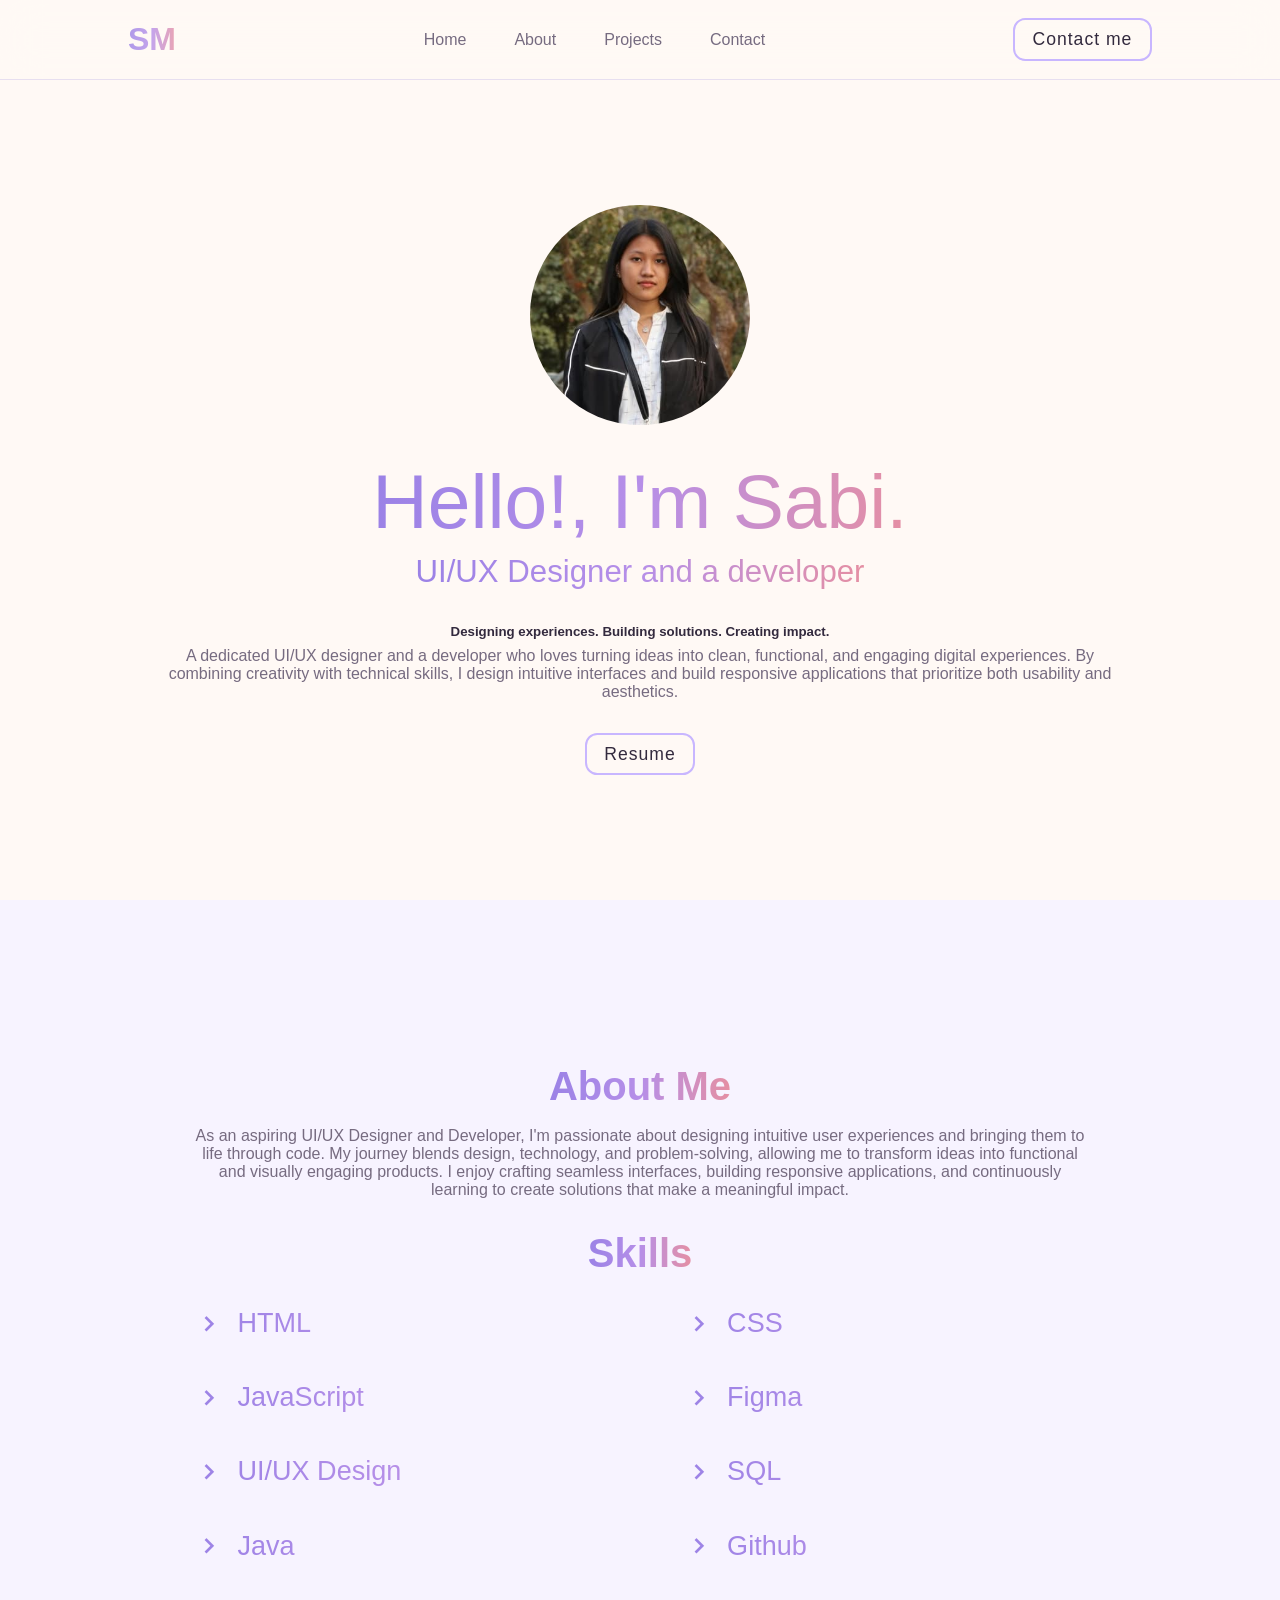
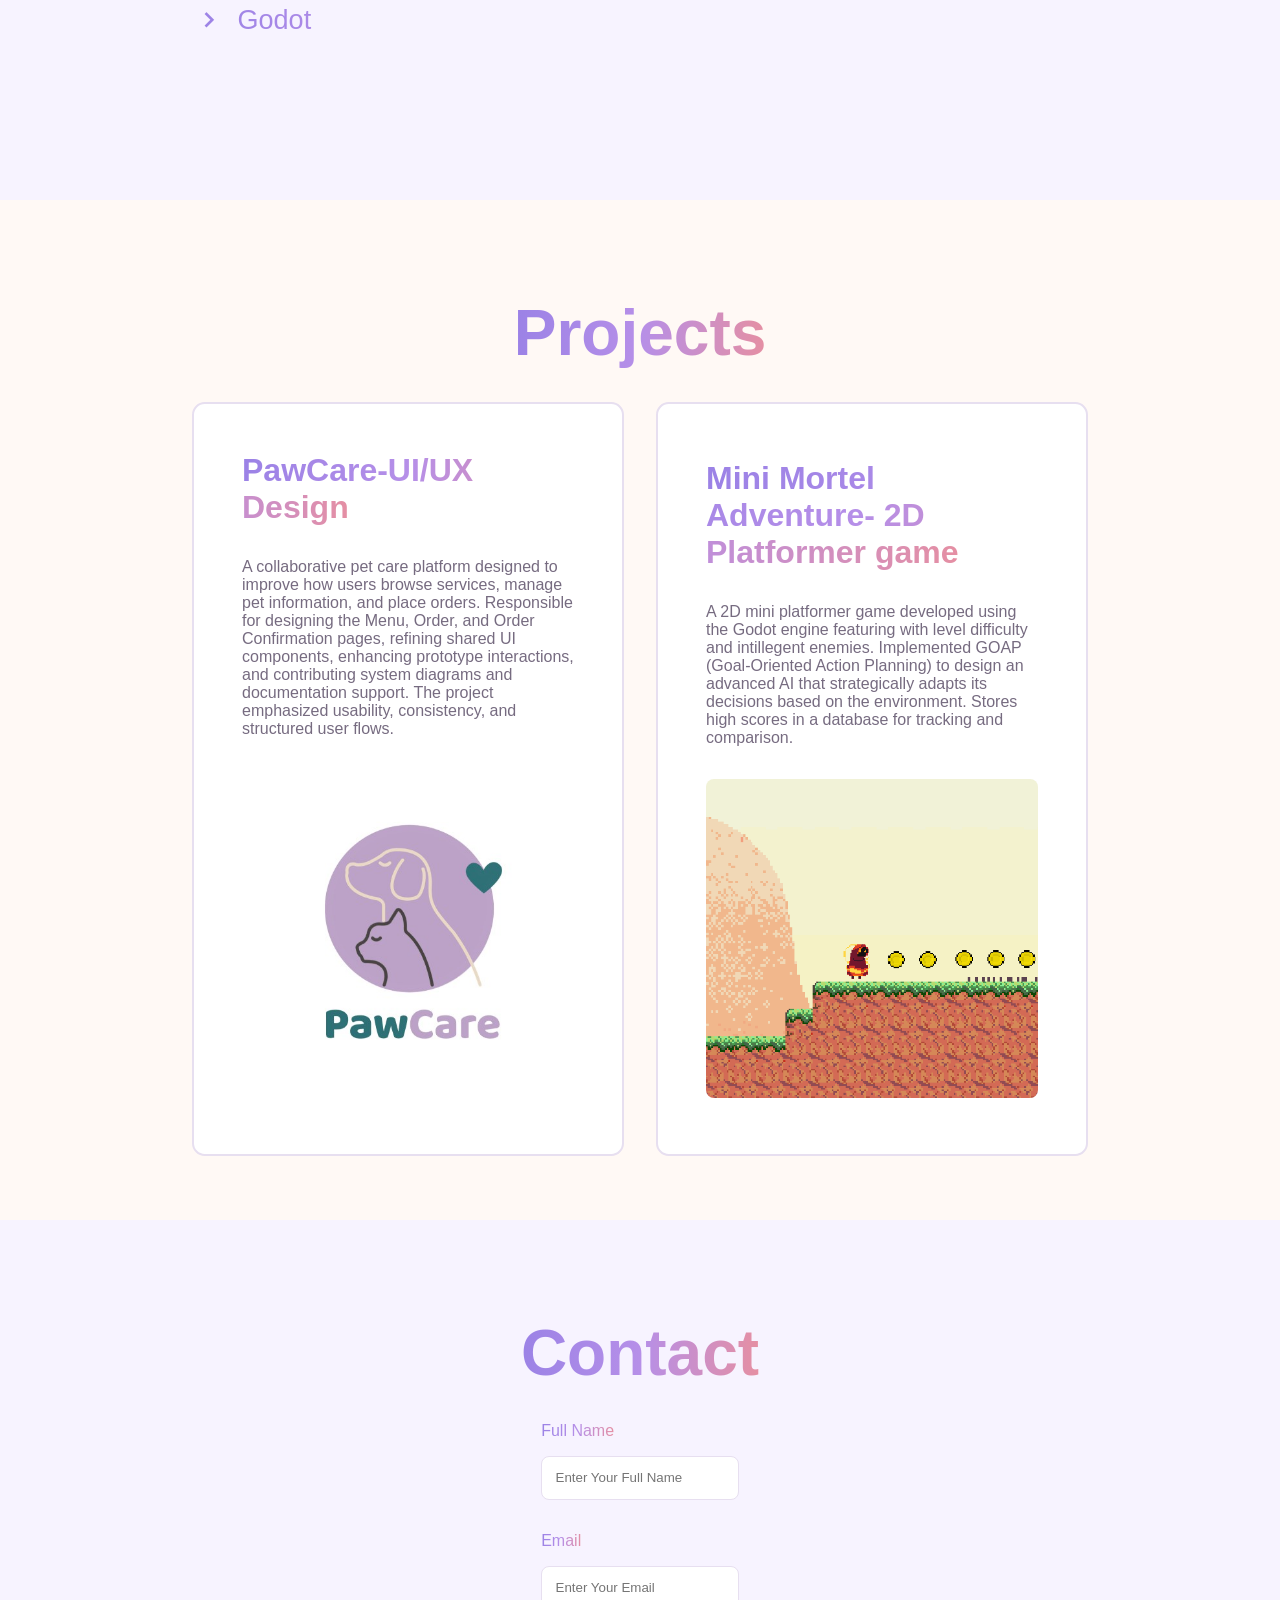
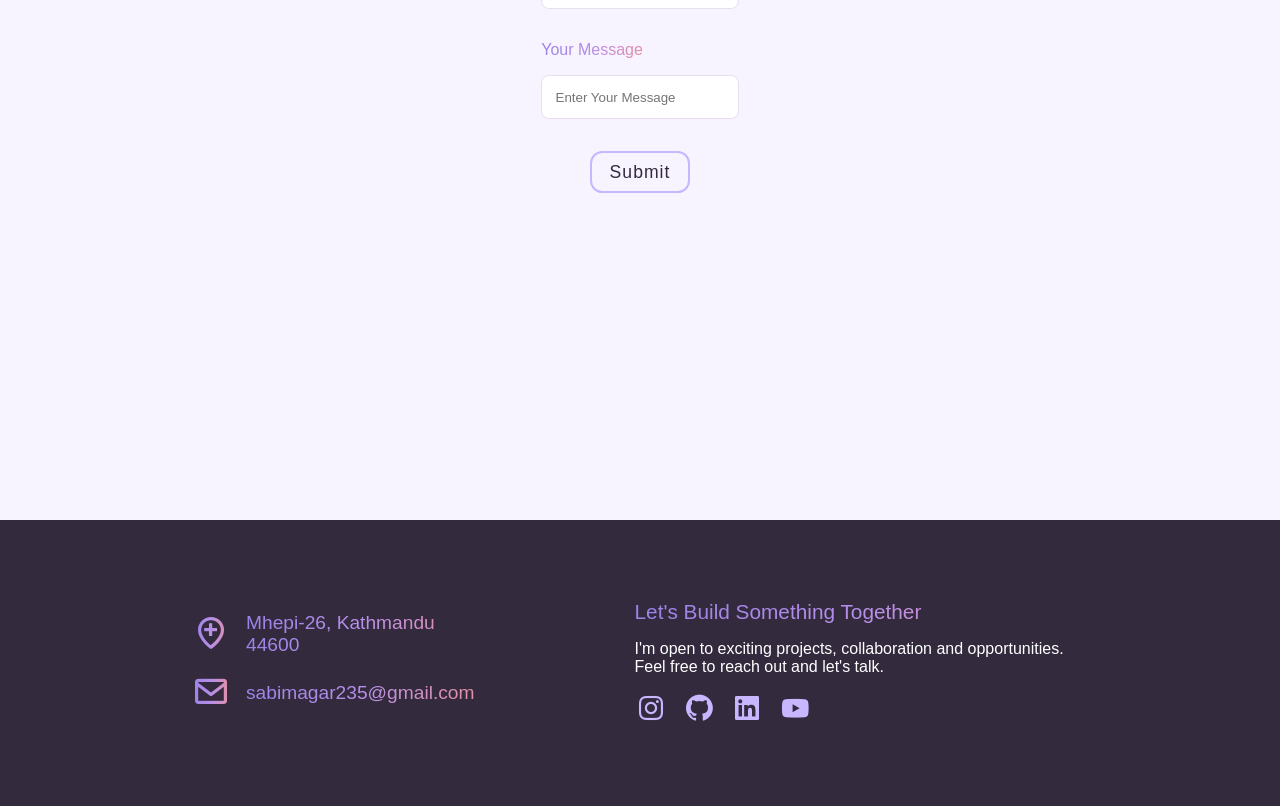
==== commit a497be6c: "Update index.html" ====
--- a/index.html
+++ b/index.html
@@ -9,7 +9,7 @@
 </head>
 <body>
     <nav>
-        <a href="#" class="logo"><span>SRM</span></a>
+        <a href="#" class="logo"><span>SM</span></a>
         <ul class="links">
             <li><a href="#Home">Home</a></li>
             <li><a href="#About">About</a></li>
@@ -157,4 +157,4 @@
 
     <script src="script.js"></script>
 </body>
-</html>+</html>
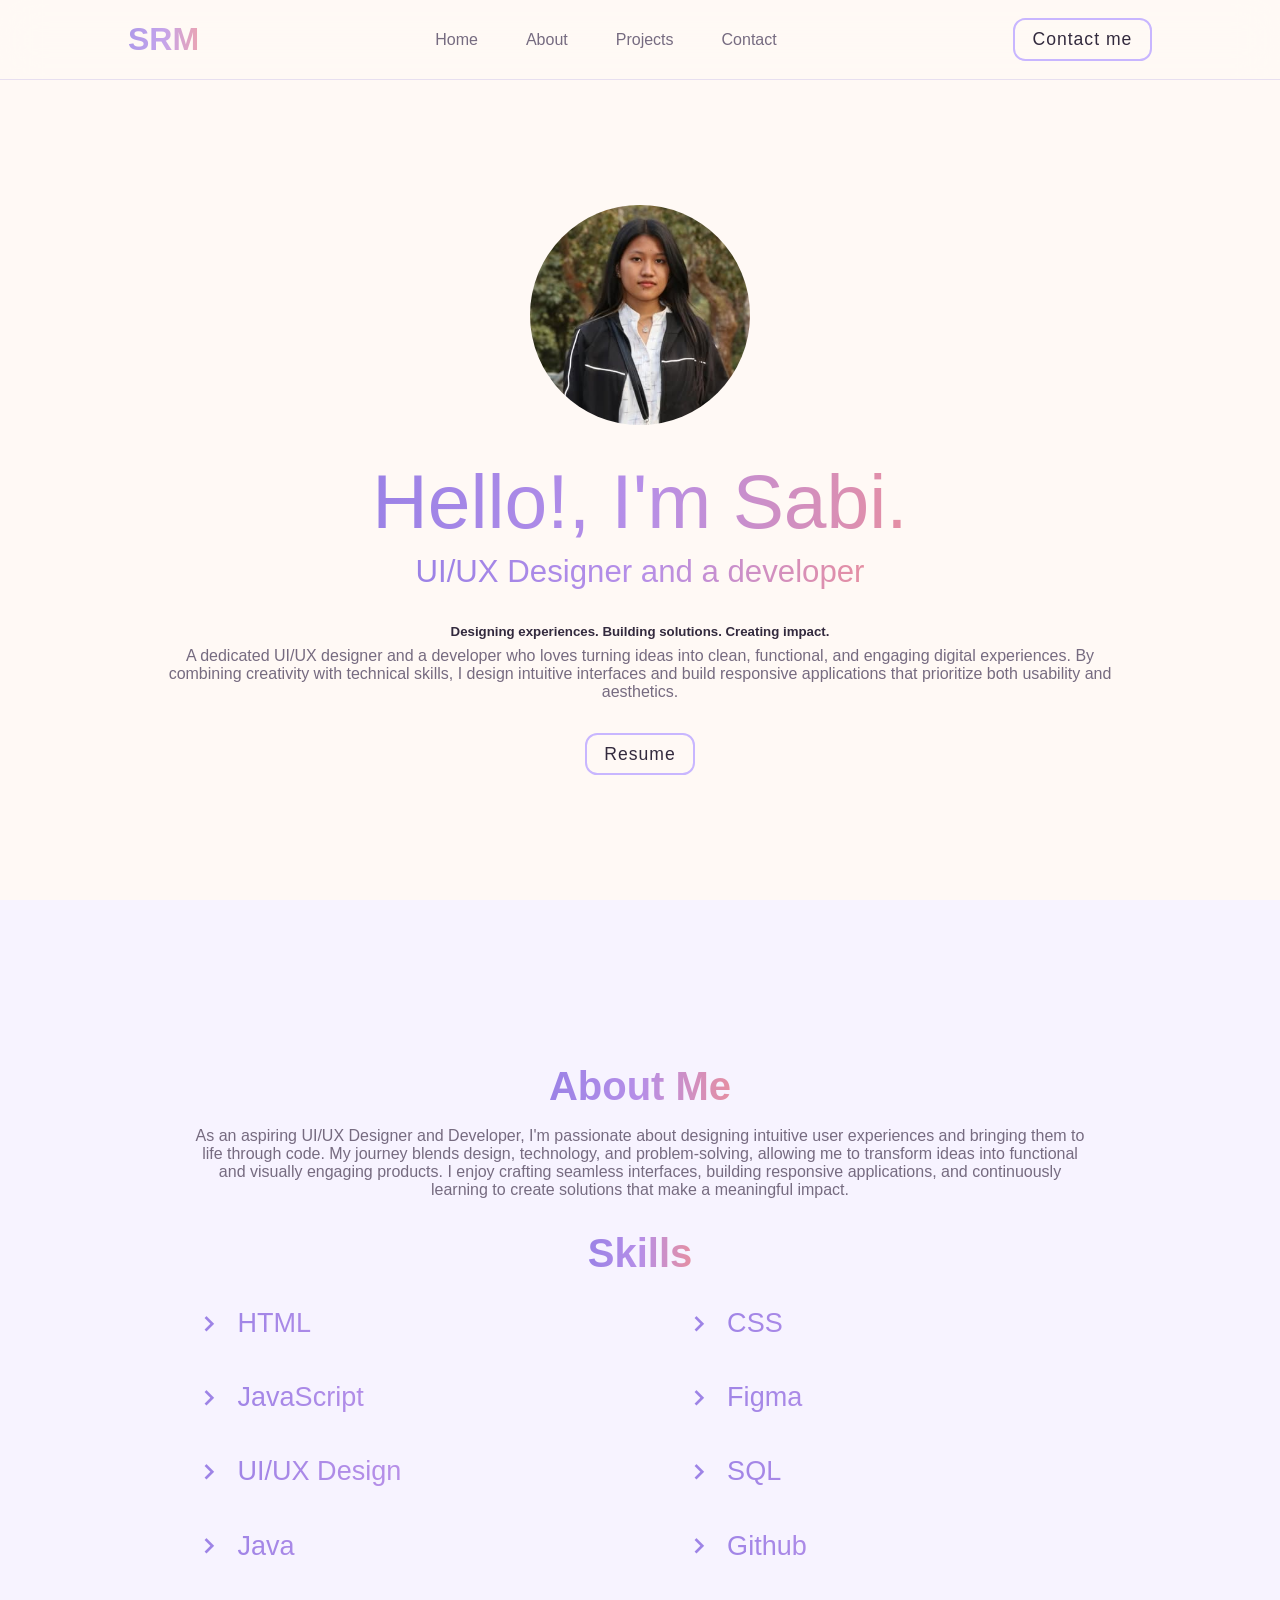
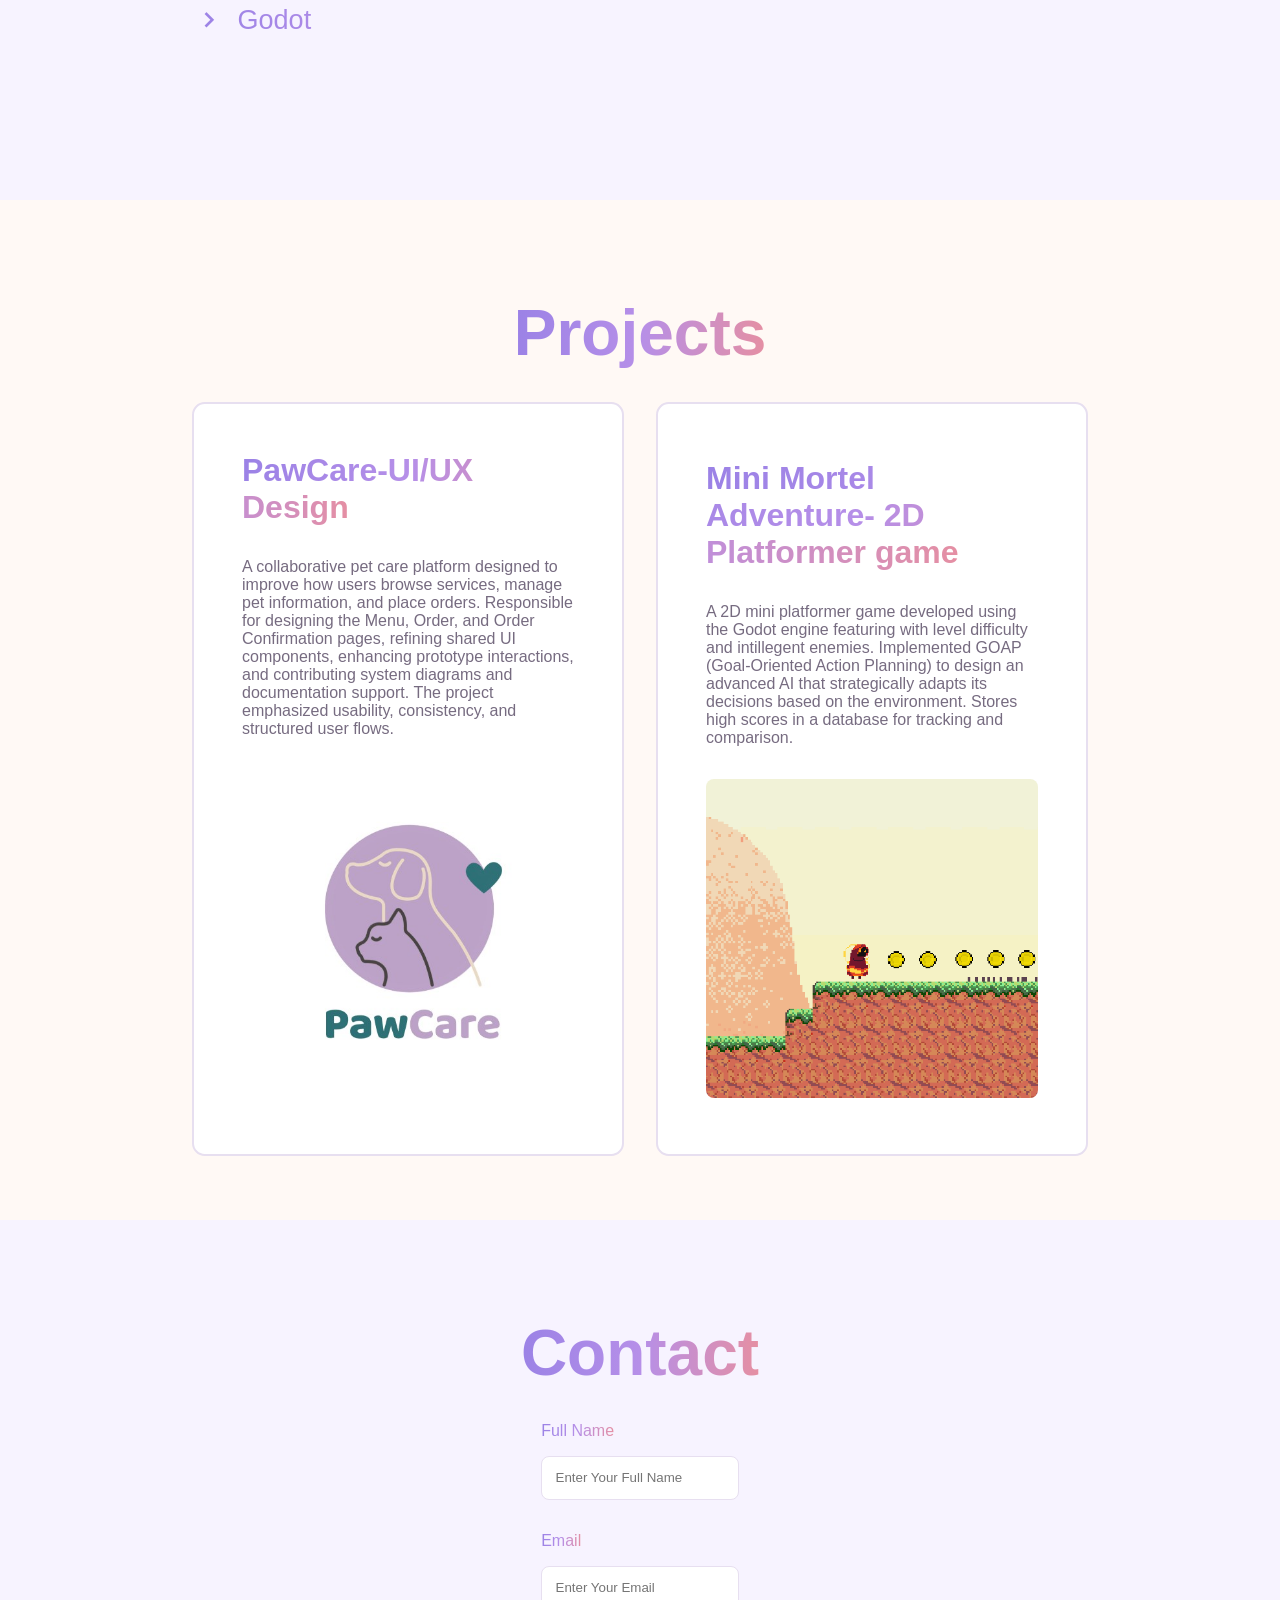
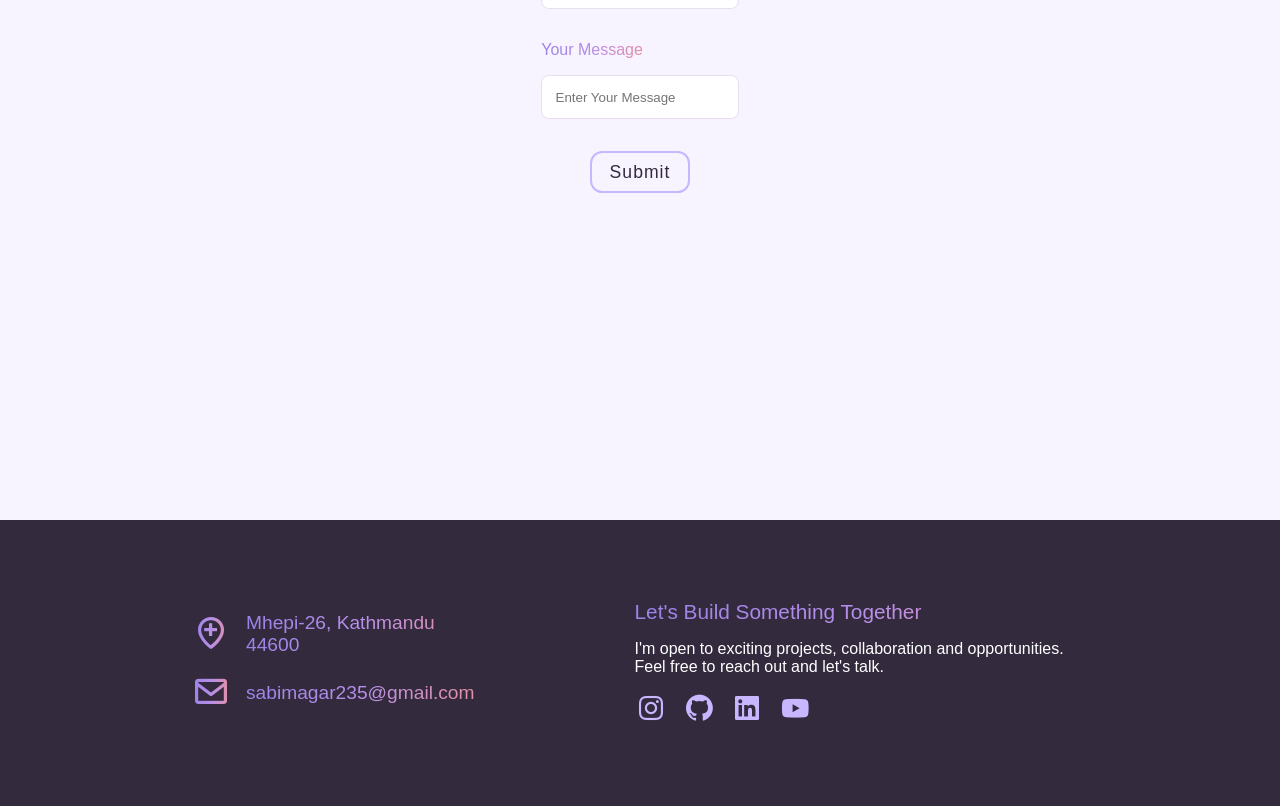
==== commit aa1496fe: "Update index.html" ====
--- a/index.html
+++ b/index.html
@@ -9,7 +9,7 @@
 </head>
 <body>
     <nav>
-        <a href="#" class="logo"><span>SM</span></a>
+        <a href="#" class="logo"><span>SRM</span></a>
         <ul class="links">
             <li><a href="#Home">Home</a></li>
             <li><a href="#About">About</a></li>
@@ -127,6 +127,7 @@
                 <span><i class="bx bx-location-plus"></i></span>
                 <span>Mhepi-26, Kathmandu 44600</span>
             </div>
+            
             <div class="col-box">
                 <span><i class="bx bx-envelope"></i></span>
                 <span>sabimagar235@gmail.com</span>
